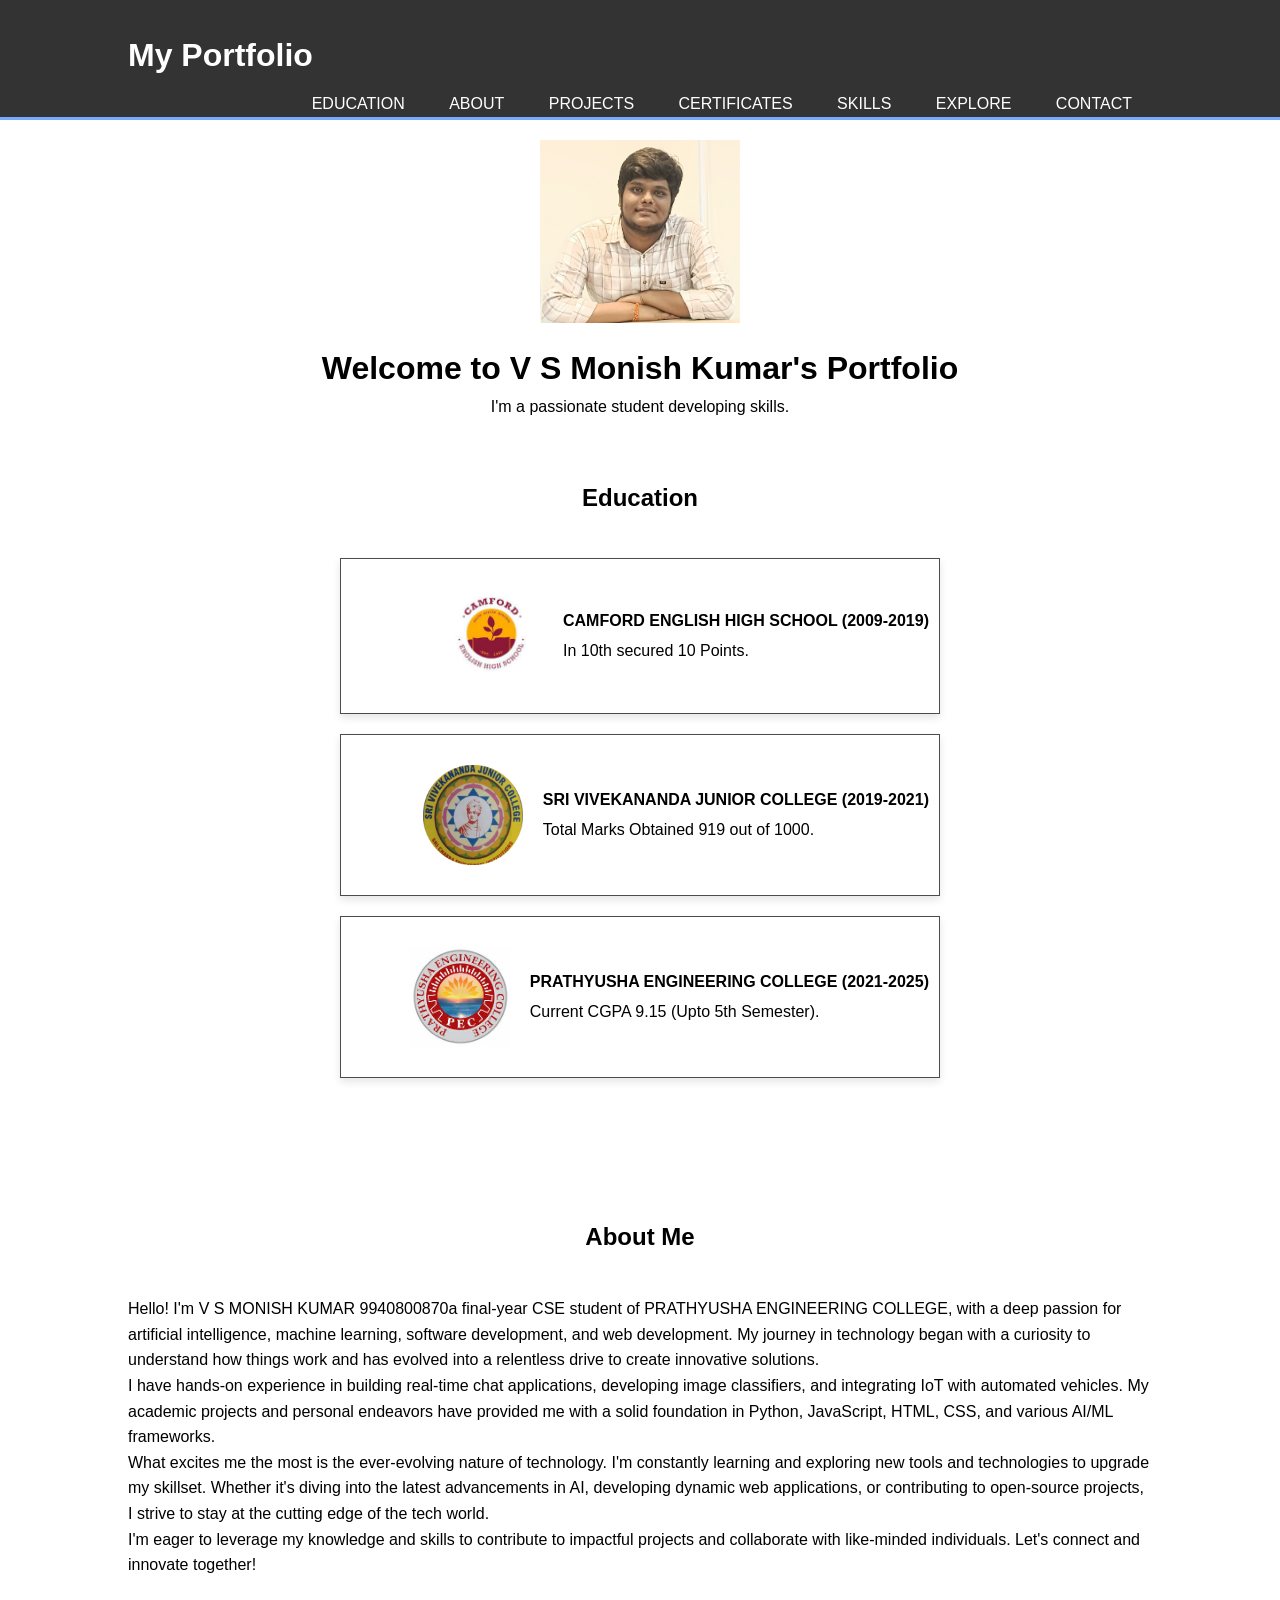
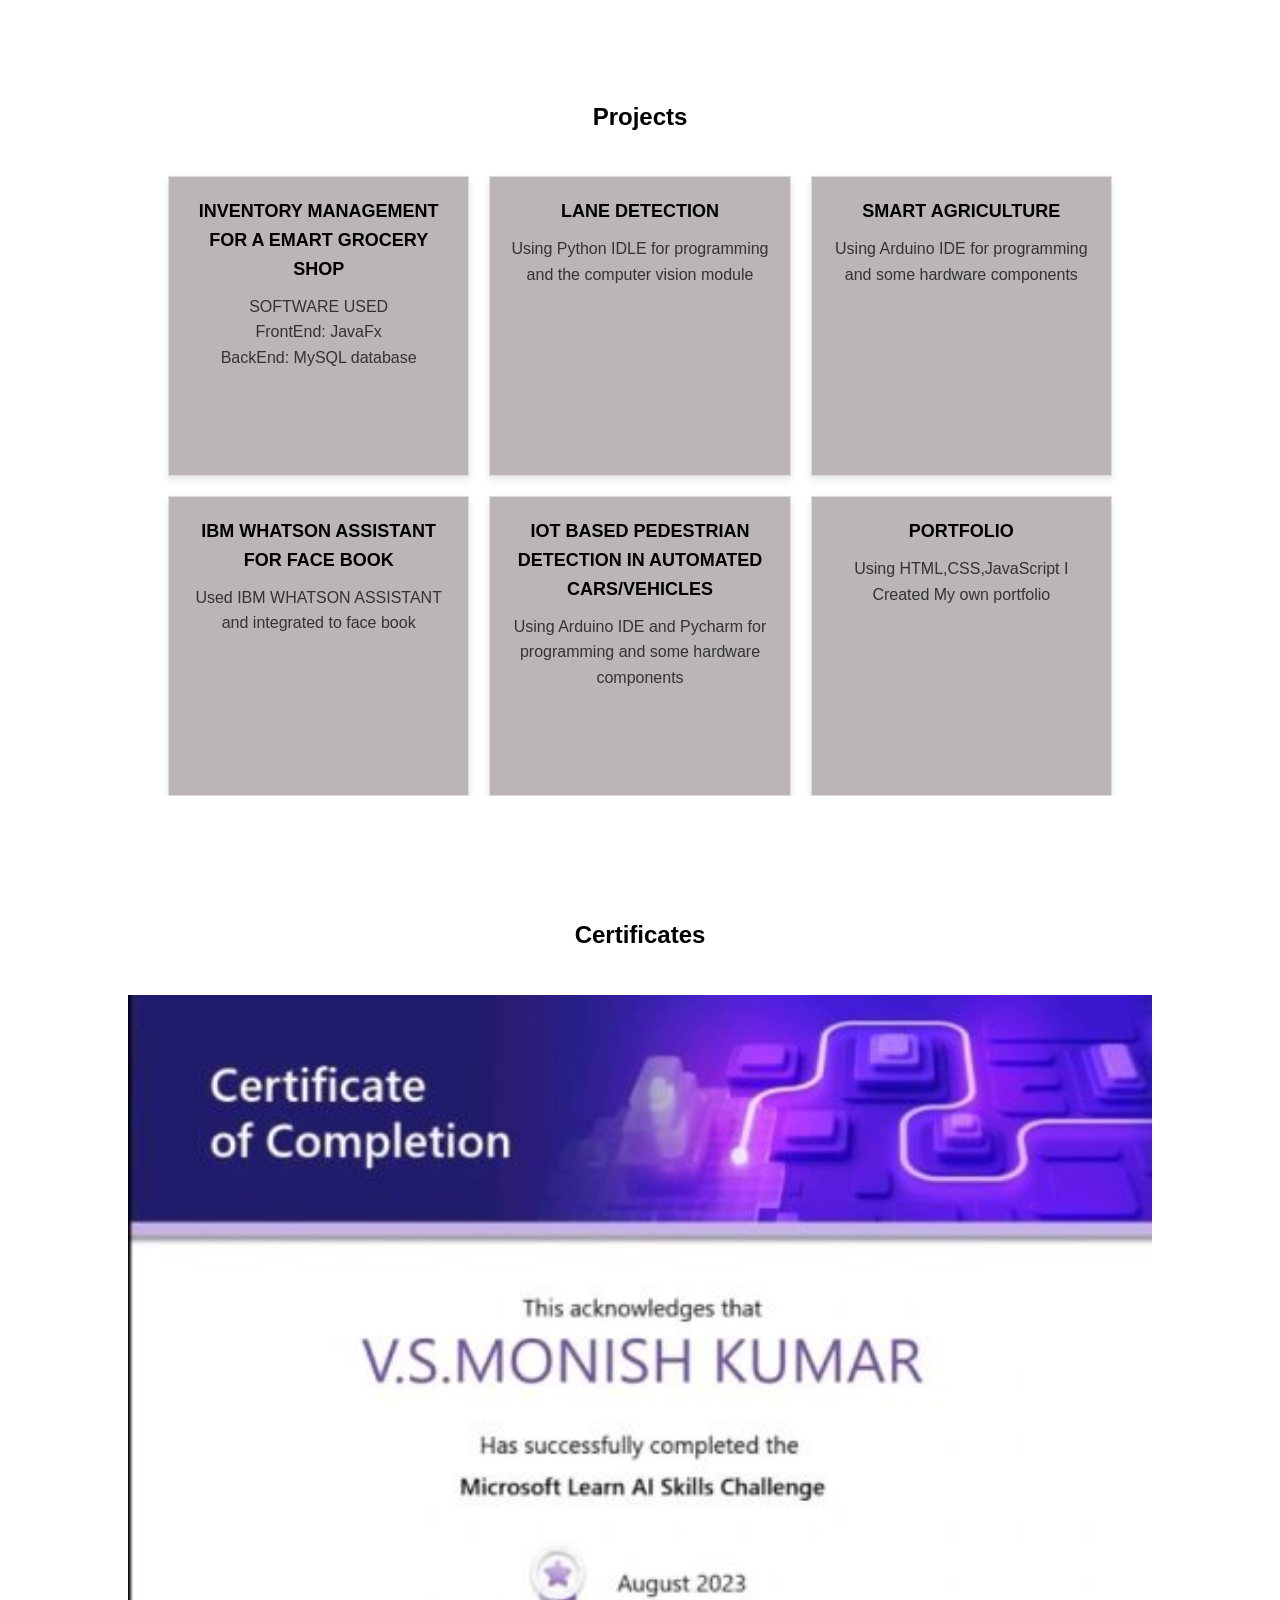
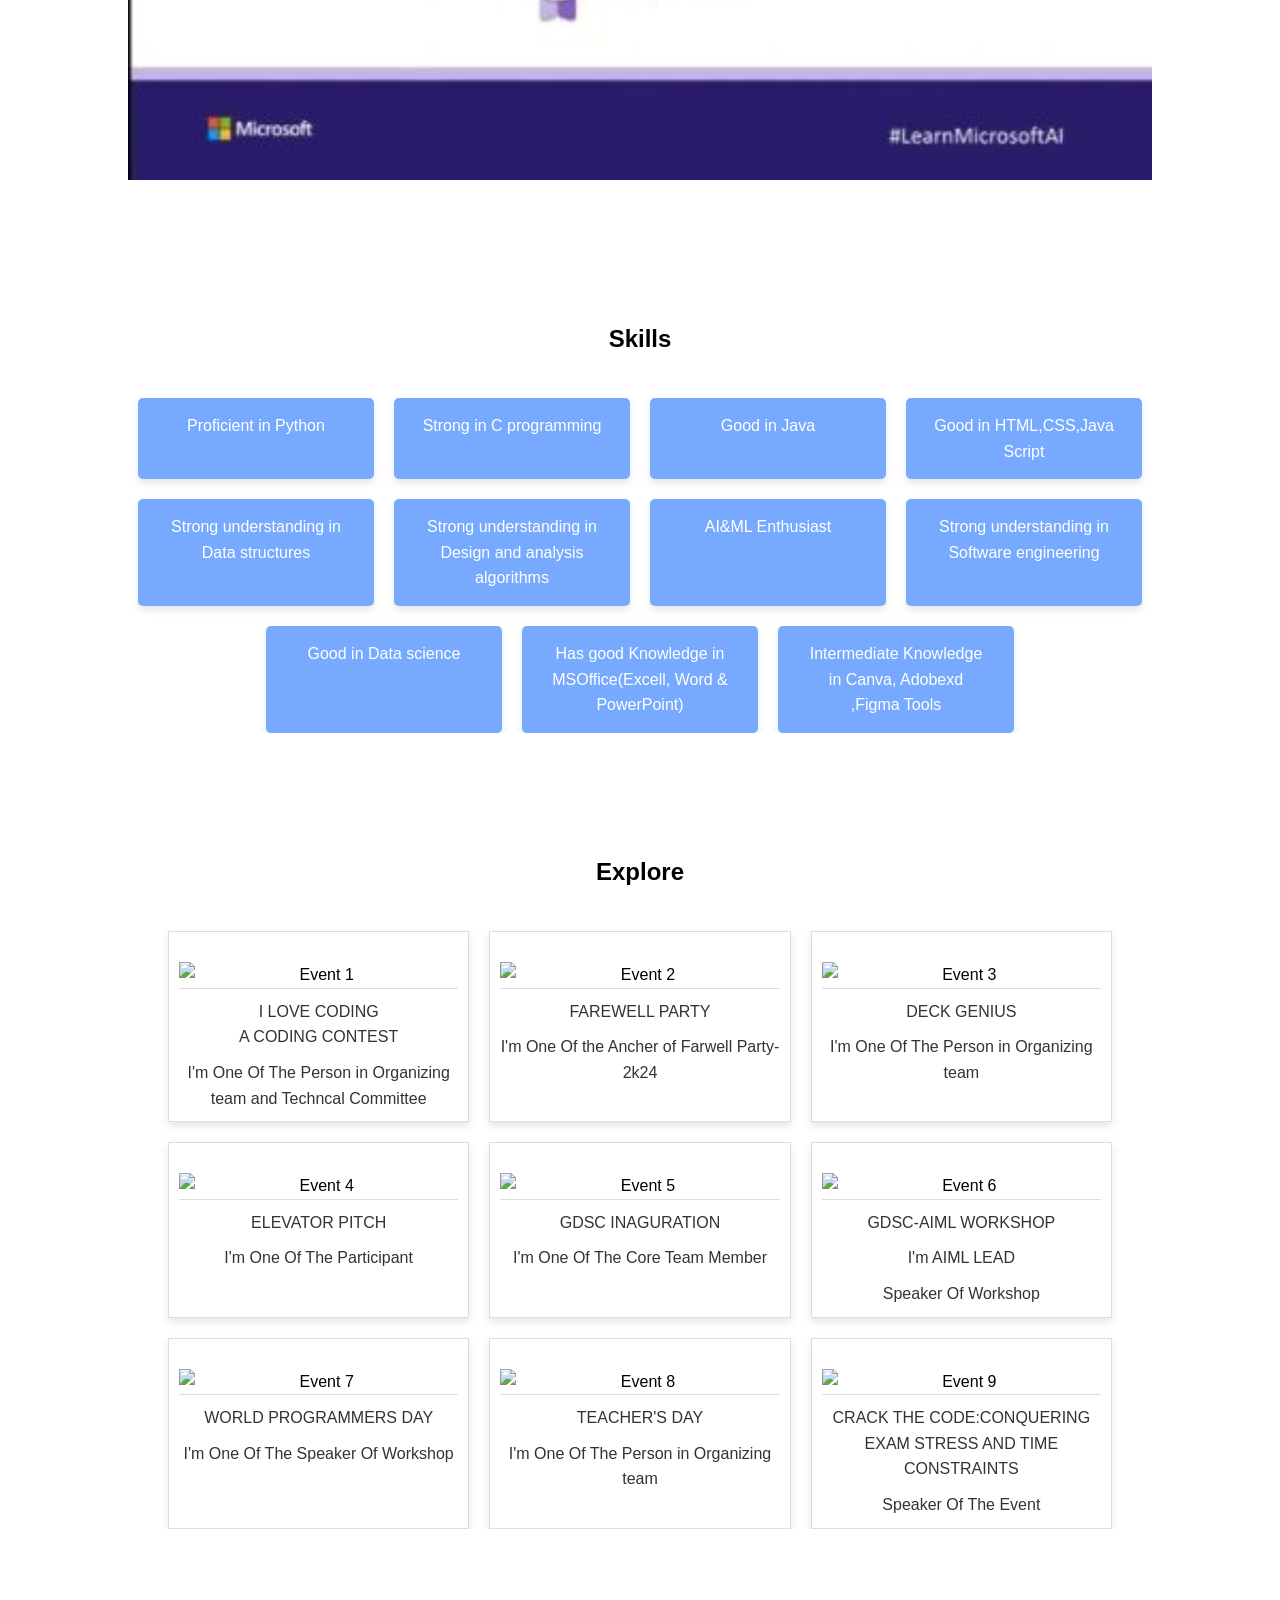
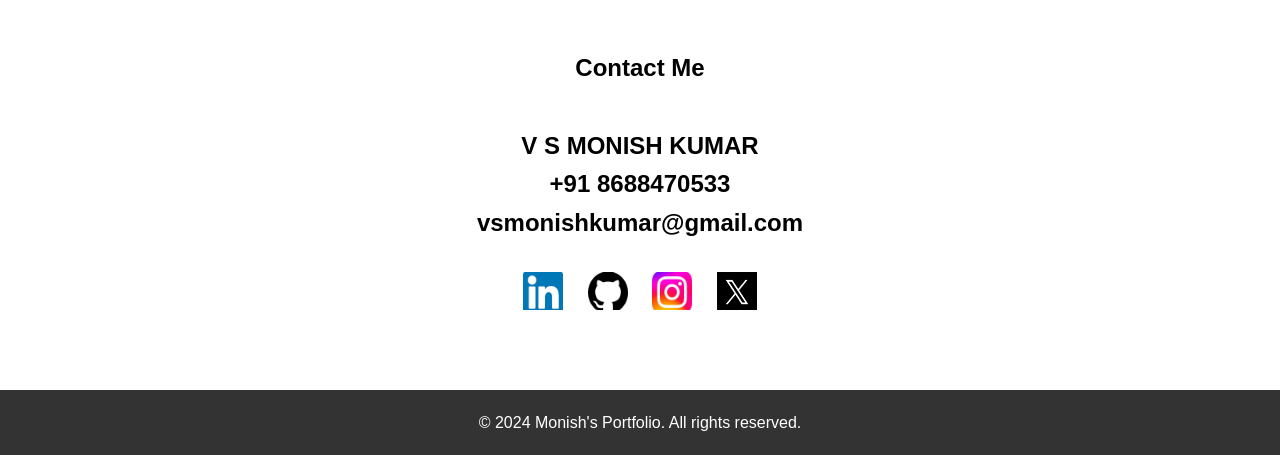
==== PORTFOLIO/index.html @ 0696b97c "Add files via upload" ====
<!DOCTYPE html>
<html lang="en">
<head>
    <meta charset="UTF-8">
    <meta name="viewport" content="width=device-width, initial-scale=1.0">
    <title>V S MONISH KUMAR Portfolio</title>
    <link rel="stylesheet" href="main.css">
</head>
<body>
    <header>
        <div class="container">
            <h1 class="logo">My Portfolio</h1>
            <nav>
                <ul>
                    <li><a href="#education">Education</a></li>
                    <li><a href="#about">About</a></li>
                    <li><a href="#projects">Projects</a></li>
                    <li><a href="#certificates">Certificates</a></li>
                    <li><a href="#skills">Skills</a></li>
                    <li><a href="#explore">Explore</a></li>
                    <li><a href="#contact">Contact</a></li>
                </ul>
            </nav>
        </div>
    </header>
    
    <img src="monish.jpg" alt="V S MONISH KUMAR" style="animation: float 6s ease-in-out infinite;">
    <h1>Welcome to V S Monish Kumar's Portfolio</h1>
    <p style="text-align: center;">I'm a passionate student developing skills.</p>

    <section id="education" class="section">
        <h2>Education</h2>
        
        <div class="education-item">
            <img src="school.jpeg" alt="School Logo" style="animation: float 6s ease-in-out infinite;">
            <div>
                <p><strong>CAMFORD ENGLISH HIGH SCHOOL (2009-2019)</strong></p>
                <p>In 10th secured 10 Points.</p>
            </div>
        </div>

        <div class="education-item">
            <img src="INTER.jpg" alt="Intermediate College Logo" style="animation: float 6s ease-in-out infinite;">
            <div>
                <p><strong>SRI VIVEKANANDA JUNIOR COLLEGE (2019-2021)</strong></p>
                <p>Total Marks Obtained 919 out of 1000.</p>
            </div>
        </div>

        <div class="education-item">
            <img src="PEC.jpeg" alt="Engineering College Logo" style="animation: float 6s ease-in-out infinite;">
            <div>
                <p><strong>PRATHYUSHA ENGINEERING COLLEGE (2021-2025)</strong></p>
                <p>Current CGPA 9.15 (Upto 5th Semester).</p>
            </div>
        </div>
    </section>

    <section id="about" class="section">
        <div class="container">
            <h2>About Me</h2>
            <p>Hello! I'm V S MONISH KUMAR 9940800870a final-year CSE student of PRATHYUSHA ENGINEERING COLLEGE, with a deep passion for artificial intelligence, machine learning, software development, and web development. My journey in technology began with a curiosity to understand how things work and has evolved into a relentless drive to create innovative solutions.</p>
            <p>I have hands-on experience in building real-time chat applications, developing image classifiers, and integrating IoT with automated vehicles. My academic projects and personal endeavors have provided me with a solid foundation in Python, JavaScript, HTML, CSS, and various AI/ML frameworks.</p>
            <p>What excites me the most is the ever-evolving nature of technology. I'm constantly learning and exploring new tools and technologies to upgrade my skillset. Whether it's diving into the latest advancements in AI, developing dynamic web applications, or contributing to open-source projects, I strive to stay at the cutting edge of the tech world.</p>
            <p>I'm eager to leverage my knowledge and skills to contribute to impactful projects and collaborate with like-minded individuals. Let's connect and innovate together!</p>
        </div>
    </section>

    <section id="projects" class="section">
        <div class="container">
            <h2>Projects</h2>
            <div class="project-grid">
                <div class="project">
                    <h3>INVENTORY MANAGEMENT FOR A EMART GROCERY SHOP</h3>
                    <p>SOFTWARE USED<br>FrontEnd: JavaFx<br>BackEnd: MySQL database</p>
                </div>
                <div class="project">
                    <h3>LANE DETECTION</h3>
                    <p>Using Python IDLE for programming and the computer vision module</p>
                </div>
                <div class="project">
                    <h3>SMART AGRICULTURE</h3>
                    <p>Using Arduino IDE for programming and some hardware components</p>
                </div>
                <div class="project">
                    <h3>IBM WHATSON ASSISTANT FOR FACE BOOK</h3>
                    <p>Used IBM WHATSON ASSISTANT and integrated to face book</p>
                </div>
                <div class="project">
                    <h3>IOT BASED PEDESTRIAN DETECTION IN AUTOMATED CARS/VEHICLES</h3>
                    <p>Using Arduino IDE and Pycharm for programming and some hardware components</p>
                </div>
                <div class="project">
                    <h3>PORTFOLIO</h3>
                    <p>Using HTML,CSS,JavaScript I Created My own portfolio</p>
                </div>

                <!-- Add more projects as needed -->
            </div>
        </div>
    </section>

    <section id="certificates" class="section">
        <div class="container">
            <h2>Certificates</h2>
            <div class="slideshow-container">
                <div class="mySlides fade">
                    <img src="cir1.jpeg" style="width:100%">
                </div>
                <div class="mySlides fade">
                    <img src="cir2.jpeg" style="width:100%">
                </div>
                <div class="mySlides fade">
                    <img src="cir3.jpeg" style="width:100%">
                </div>
                <div class="mySlides fade">
                    <img src="cir4.jpeg" style="width:100%">
                </div>
                <div class="mySlides fade">
                    <img src="cir5.jpeg" style="width:100%">
                </div>
                <div class="mySlides fade">
                    <img src="cir6.jpeg" style="width:100%">
                </div>
                <div class="mySlides fade">
                    <img src="cir7.jpeg" style="width:100%">
                </div>
                <div class="mySlides fade">
                    <img src="cir8.jpeg" style="width:100%">
                </div>
                <div class="mySlides fade">
                    <img src="cir9.jpeg" style="width:100%">
                </div>
                <div class="mySlides fade">
                    <img src="cir10.jpeg" style="width:100%">
                </div>
                <div class="mySlides fade">
                    <img src="cir11.jpeg" style="width:100%">
                </div>
                <div class="mySlides fade">
                    <img src="cir12.jpeg" style="width:100%">
                </div>
                <div class="mySlides fade">
                    <img src="cir13.jpeg" style="width:100%">
                </div>
                <div class="mySlides fade">
                    <img src="cir14.jpeg" style="width:100%">
                </div>
                <div class="mySlides fade">
                    <img src="cir15.jpeg" style="width:100%">
                </div>
                <!-- Add more slides as needed -->
            </div>
        </div>
    </section>


    <section id="skills" class="section">
        <div class="container">
            <h2>Skills</h2>
            <ul>
                <li>Proficient in Python</li>
                <li>Strong in C programming</li>
                <li>Good in Java</li>
                <li>Good in HTML,CSS,Java Script</li>
                <li>Strong understanding in Data structures</li>
                <li>Strong understanding in Design and analysis algorithms</li>
                <li>AI&ML Enthusiast</li>
                <li>Strong understanding in Software engineering</li>
                <li>Good in Data science</li>
                <li>Has good Knowledge in MSOffice(Excell, Word & PowerPoint)</li>
                <li>Intermediate Knowledge in Canva, Adobexd ,Figma Tools</li>
                <!-- Add more skills as needed -->
            </ul>
        </div>
    </section>

    <section id="explore" class="section">
        <div class="container">
            <h2>Explore</h2>
            <div class="explore-grid">
                <div class="explore-item">
                    <img src="event1.jpg" alt="Event 1">
                    <p>I LOVE CODING<br>A CODING CONTEST</p>
                    <P>I'm One Of The Person in Organizing team and Techncal Committee</P>
                </div>
                <div class="explore-item">
                    <img src="event2.jpg" alt="Event 2">
                    <p>FAREWELL PARTY</p>
                    <P>I'm One Of the Ancher of Farwell Party-2k24</P>
                </div>
                <div class="explore-item">
                    <img src="event3.jpg" alt="Event 3">
                    <p>DECK GENIUS</p>
                    <P>I'm One Of The Person in Organizing team</P>
                </div>
                <div class="explore-item">
                    <img src="event4.jpg" alt="Event 4">
                    <p>ELEVATOR PITCH</p>
                    <P>I'm One Of The Participant</P>
                </div>
                <div class="explore-item">
                    <img src="event5.jpg" alt="Event 5">
                    <p>GDSC INAGURATION</p>
                    <P>I'm One Of The Core Team Member</P>
                </div>
                <div class="explore-item">
                    <img src="event6.jpg" alt="Event 6">
                    <p>GDSC-AIML WORKSHOP</p>
                    <P>I'm AIML LEAD</P>
                    <P>Speaker Of Workshop</P>
                </div>
                <div class="explore-item">
                    <img src="event7.jpg" alt="Event 7">
                    <p>WORLD PROGRAMMERS DAY</p>
                    <P>I'm One Of The Speaker Of Workshop</P>
                </div>
                <div class="explore-item">
                    <img src="event8.jpg" alt="Event 8">
                    <p>TEACHER'S DAY</p>
                    <P>I'm One Of The Person in Organizing team</P>
                </div>
                <div class="explore-item">
                    <img src="event9.jpg" alt="Event 9">
                    <p>CRACK THE CODE:CONQUERING EXAM STRESS AND TIME CONSTRAINTS</p>
                    <P>Speaker Of The Event</P>
                </div>
                <!-- Add more events as needed -->
            </div>
        </div>
    </section>

    <section id="contact" class="section">
        <div class="container">
            <h2>Contact Me</h2>
            <h1>V S MONISH KUMAR</h1>
            <h1>+91 8688470533</h1>
            <h1>vsmonishkumar@gmail.com</h1>
            <ul class="contact-links">
                <li>
                    <a href="https://www.linkedin.com/in/v-s-monish-kumar-6bb599282?utm_source=share&utm_campaign=share_via&utm_content=profile&utm_medium=android_app" target="_blank">
                        <img src="LINKED IN.png" alt="LinkedIn">
                    </a>
                </li>
                <li>
                    <a href="https://github.com/VSMONISHKUMAR" target="_blank">
                        <img src="GITHUB.png" alt="GitHub">
                    </a>
                </li>
                <li>
                    <a href="https://www.instagram.com/monish_kumar_24?igsh=MXJ6ZXBoMGpvejQ0NA==" target="_blank">
                        <img src="INSTAGRAM.jpeg" alt="Instagram">
                    </a>
                </li>
                <li>
                    <a href="https://x.com/vsmonishkumar?t=qFRytAX8oqyGWo0waNPyeA&s=08" target="_blank">
                        <img src="TWITER.png" alt="XPlatform">
                    </a>
                </li>
            </ul>
        </div>
    </section>

    

    <footer>
        <div class="container">
            <p>&copy; 2024 Monish's Portfolio. All rights reserved.</p>
        </div>
    </footer>

    <script src="main.js"></script>
</body>
</html>
---- PORTFOLIO/main.css ----
* {
    margin: 0;
    padding: 0;
    box-sizing: border-box;
}

body {
    font-family: 'Arial', sans-serif;
    line-height: 1.6;
}

.container {
    width: 80%;
    margin: auto;
    overflow: hidden;
}

header {
    background: #333;
    color: #fff;
    padding-top: 30px;
    min-height: 70px;
    border-bottom: #77aaff 3px solid;
}

header a {
    color: #fff;
    text-decoration: none;
    text-transform: uppercase;
    font-size: 16px;
}

header ul {
    padding: 0;
    list-style: none;
}

header li {
    display: inline;
    padding: 0 20px 0 20px;
}

header .logo {
    float: left;
}

header nav {
    float: right;
    margin-top: 10px;
}

#hero {
    background: url('hero-bg.jpg') no-repeat center center/cover;
    color: #fff;
    height: 100vh;
    text-align: center;
    display: flex;
    justify-content: center;
    align-items: center;
    flex-direction: column;
}

#hero h1 {
    font-size: 50px;
    margin-bottom: 20px;
}

#hero p {
    font-size: 24px;
}

.section {
    padding: 60px 0;
}

.section h2 {
    text-align: center;
    margin-bottom: 40px;
}

/* Existing styles omitted for brevity */

#projects {
    padding: 60px 0;
    background-color: #FFFFFF;
}

#projects h2 {
    text-align: center;
    margin-bottom: 40px;
}

.project-grid {
    display: flex;
    flex-wrap: wrap;
    gap: 20px;
    justify-content: center;
    padding: 0;
}

.project {
    background: #bbb5b5;
    padding: 20px;
    border: 1px solid #ddd;
    width: calc(33.333% - 40px); /* Adjust width for 3 items per row */
    box-sizing: border-box;
    height: 300px; /* Set a fixed height for consistency */
    display: flex;
    flex-direction: column;
    justify-content: space-between;
    box-shadow: 0 4px 8px rgba(0, 0, 0, 0.1);
    text-align: center;
}

.project h3 {
    margin-bottom: 10px;
    font-size: 18px;
}

.project p {
    flex-grow: 1;
    margin-bottom: 10px;
    font-size: 16px;
    color: #333;
}

.project a {
    color: #333;
    text-decoration: none;
    font-weight: bold;
}

@media (max-width: 1024px) {
    .project {
        width: calc(50% - 20px); /* Adjust width for 2 items per row on medium screens */
    }
}

@media (max-width: 768px) {
    .project {
        width: calc(100% - 20px); /* Adjust width for 1 item per row on small screens */
    }
}

#explore {
    padding: 60px 0;
    background-color: #FFFFFF;
}

#explore h2 {
    text-align: center;
    margin-bottom: 40px;
}

.explore-grid {
    display: flex;
    flex-wrap: wrap;
    gap: 20px;
    justify-content: center;
    padding: 0;
}

.explore-item {
    background: #fff;
    padding: 10px;
    border: 1px solid #ddd;
    width: calc(33.333% - 40px); /* Adjust width as needed */
    box-sizing: border-box;
    box-shadow: 0 4px 8px rgba(0, 0, 0, 0.1);
    text-align: center;
    transition: transform 0.3s, box-shadow 0.3s;
}

.explore-item img {
    width: 100%;
    height: auto;
    border-bottom: 1px solid #ddd;
    margin-bottom: 10px;
    transition: transform 0.3s;
}

.explore-item p {
    font-size: 16px;
    color: #333;
    margin: 10px 0 0;
}

.explore-item:hover {
    transform: scale(1.05);
    box-shadow: 0 6px 12px rgba(0, 0, 0, 0.2);
}

.explore-item img:hover {
    transform: scale(1.1);
}

@media (max-width: 1024px) {
    .explore-item {
        width: calc(50% - 20px); /* Adjust width for 2 items per row on medium screens */
    }
}

@media (max-width: 768px) {
    .explore-item {
        width: calc(100% - 20px); /* Adjust width for 1 item per row on small screens */
    }
}

#skills {
    padding: 60px 0;
    background-color: #FFFFFF;
}

#skills h2 {
    text-align: center;
    margin-bottom: 40px;
}

#skills ul {
    list-style: none;
    display: flex;
    flex-wrap: wrap;
    gap: 20px;
    justify-content: center;
    padding: 0;
}

#skills li {
    background: #77aaff;
    color: #fff;
    padding: 15px 25px;
    border-radius: 5px;
    box-shadow: 0 4px 8px rgba(0, 0, 0, 0.1);
    width: calc(25% - 20px); /* Adjust width as needed */
    text-align: center;
    font-size: 16px;
    box-sizing: border-box;
}

@media (max-width: 768px) {
    #skills li {
        width: calc(50% - 20px); /* Adjust for smaller screens */
    }
}

@media (max-width: 480px) {
    #skills li {
        width: calc(100% - 20px); /* Adjust for very small screens */
    }
}

form {
    max-width: 600px;
    margin: auto;
    padding: 20px;
    background: #f4f4f4;
    border: 1px solid #ddd;
}

form label {
    display: block;
    margin: 10px 0 5px;
}

form input,
form textarea {
    width: 100%;
    padding: 10px;
    margin-bottom: 20px;
    border: 1px solid #ccc;
}

form button {
    display: block;
    width: 100%;
    padding: 10px;
    background: #333;
    color: #fff;
    border: none;
    cursor: pointer;
}

footer {
    background: #333;
    color: #fff;
    text-align: center;
    padding: 20px;
    margin-top: 20px;
}
.contact-links {
    list-style: none;
    text-align: center;
    padding: 0;
}

.contact-links li {
    display: inline-block;
    margin: 10px;
}

.contact-links a {
    display: inline-block;
    width: 40px;
    height: 40px;
}

.contact-links img {
    width: 100%;
    height: 100%;
    transition: transform 0.3s;
}

.contact-links img:hover {
    transform: scale(1.1);
}

h1 {
    text-align: center;
}

img {
    width: 200px; 
    height: auto; 
    display: block;
    margin: 20px auto; 
}

.education-item {
    display: flex;
    align-items: center;
    border: 1px solid #504b4b; 
    padding: 10px;
    margin: 20px auto; 
    width: 100%;
    max-width: 600px;
    box-shadow: 0 4px 8px rgba(0, 0, 0, 0.1); 
    background-color: #fff; 
}

.education-item img {
    width: 100px; 
    height: auto; 
    margin-right: 20px; 
}

.education-item p {
    text-align: left;
    margin: 0;
}

.education-item p strong {
    display: block;
    margin-bottom: 5px;
}
@keyframes float {
    0%, 100% {
        transform: scale(1);
    }
    50% {
        transform: scale(1.1);
    }
}
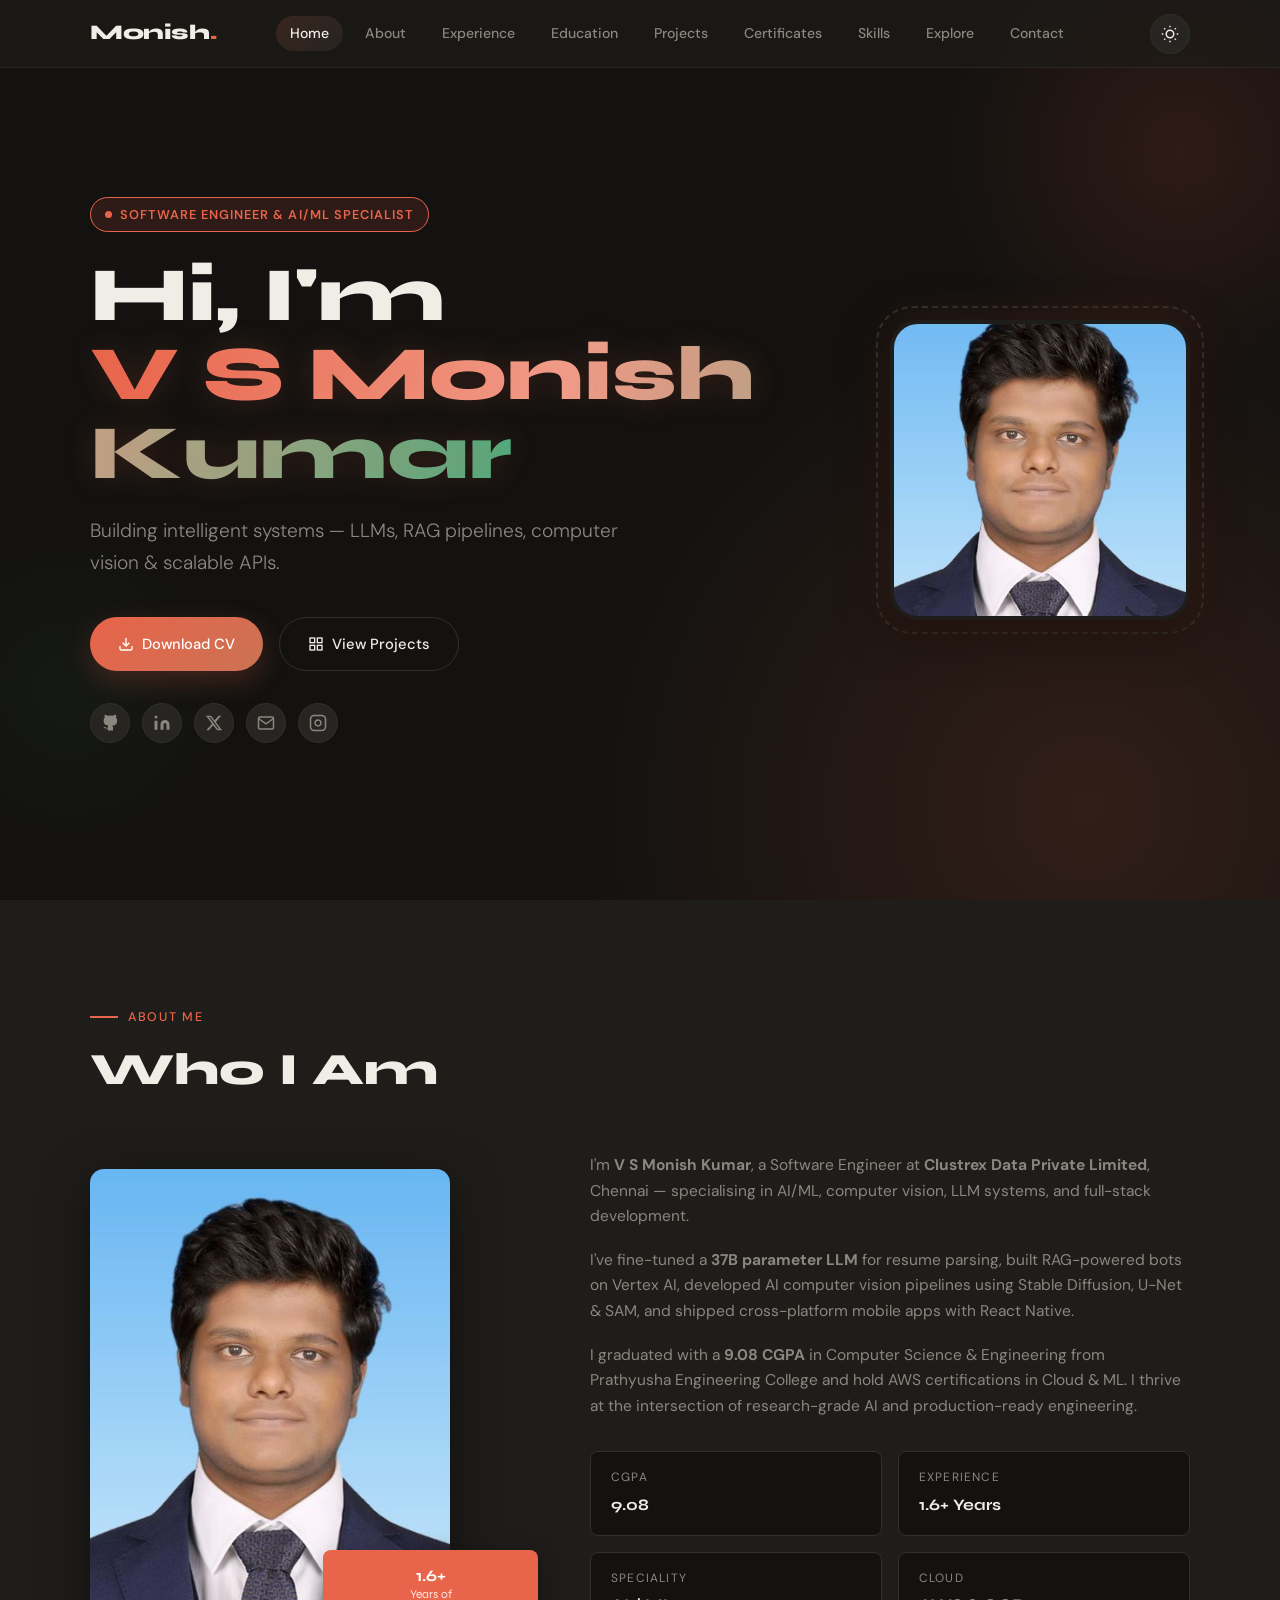
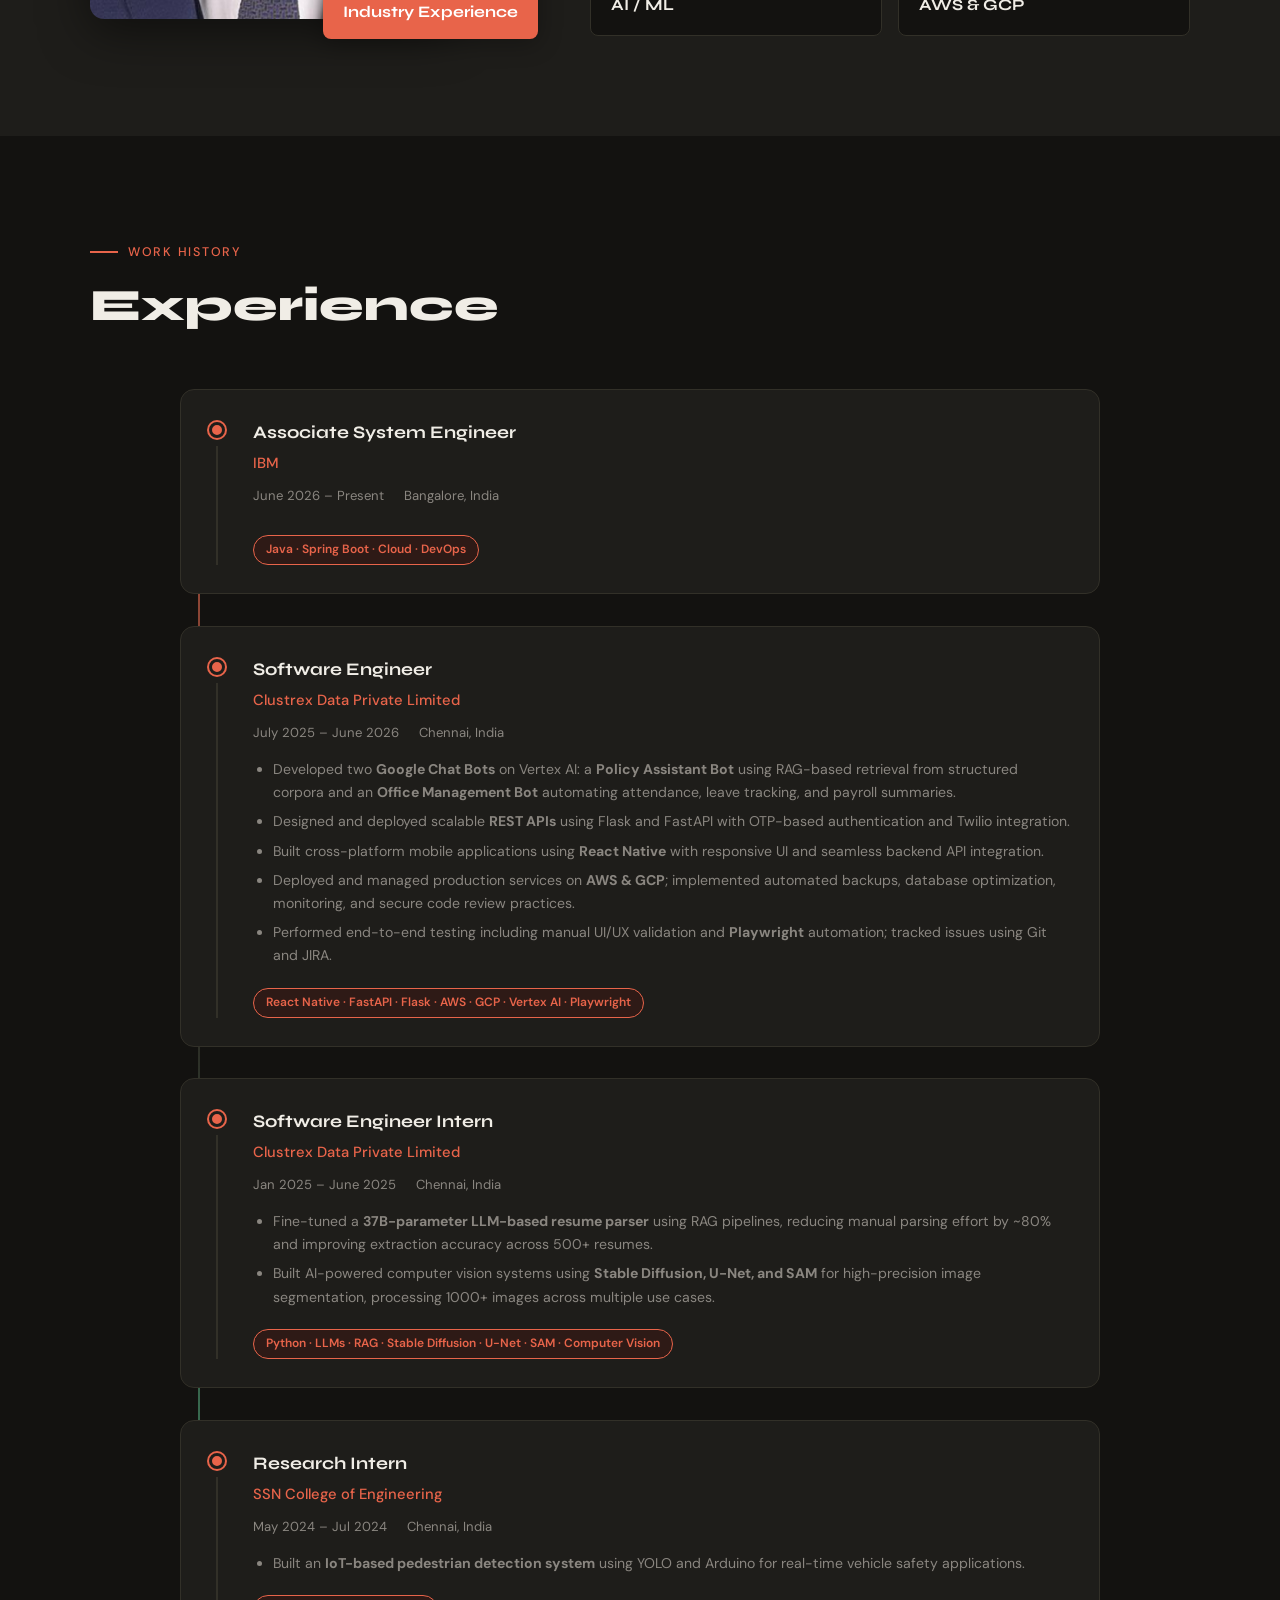
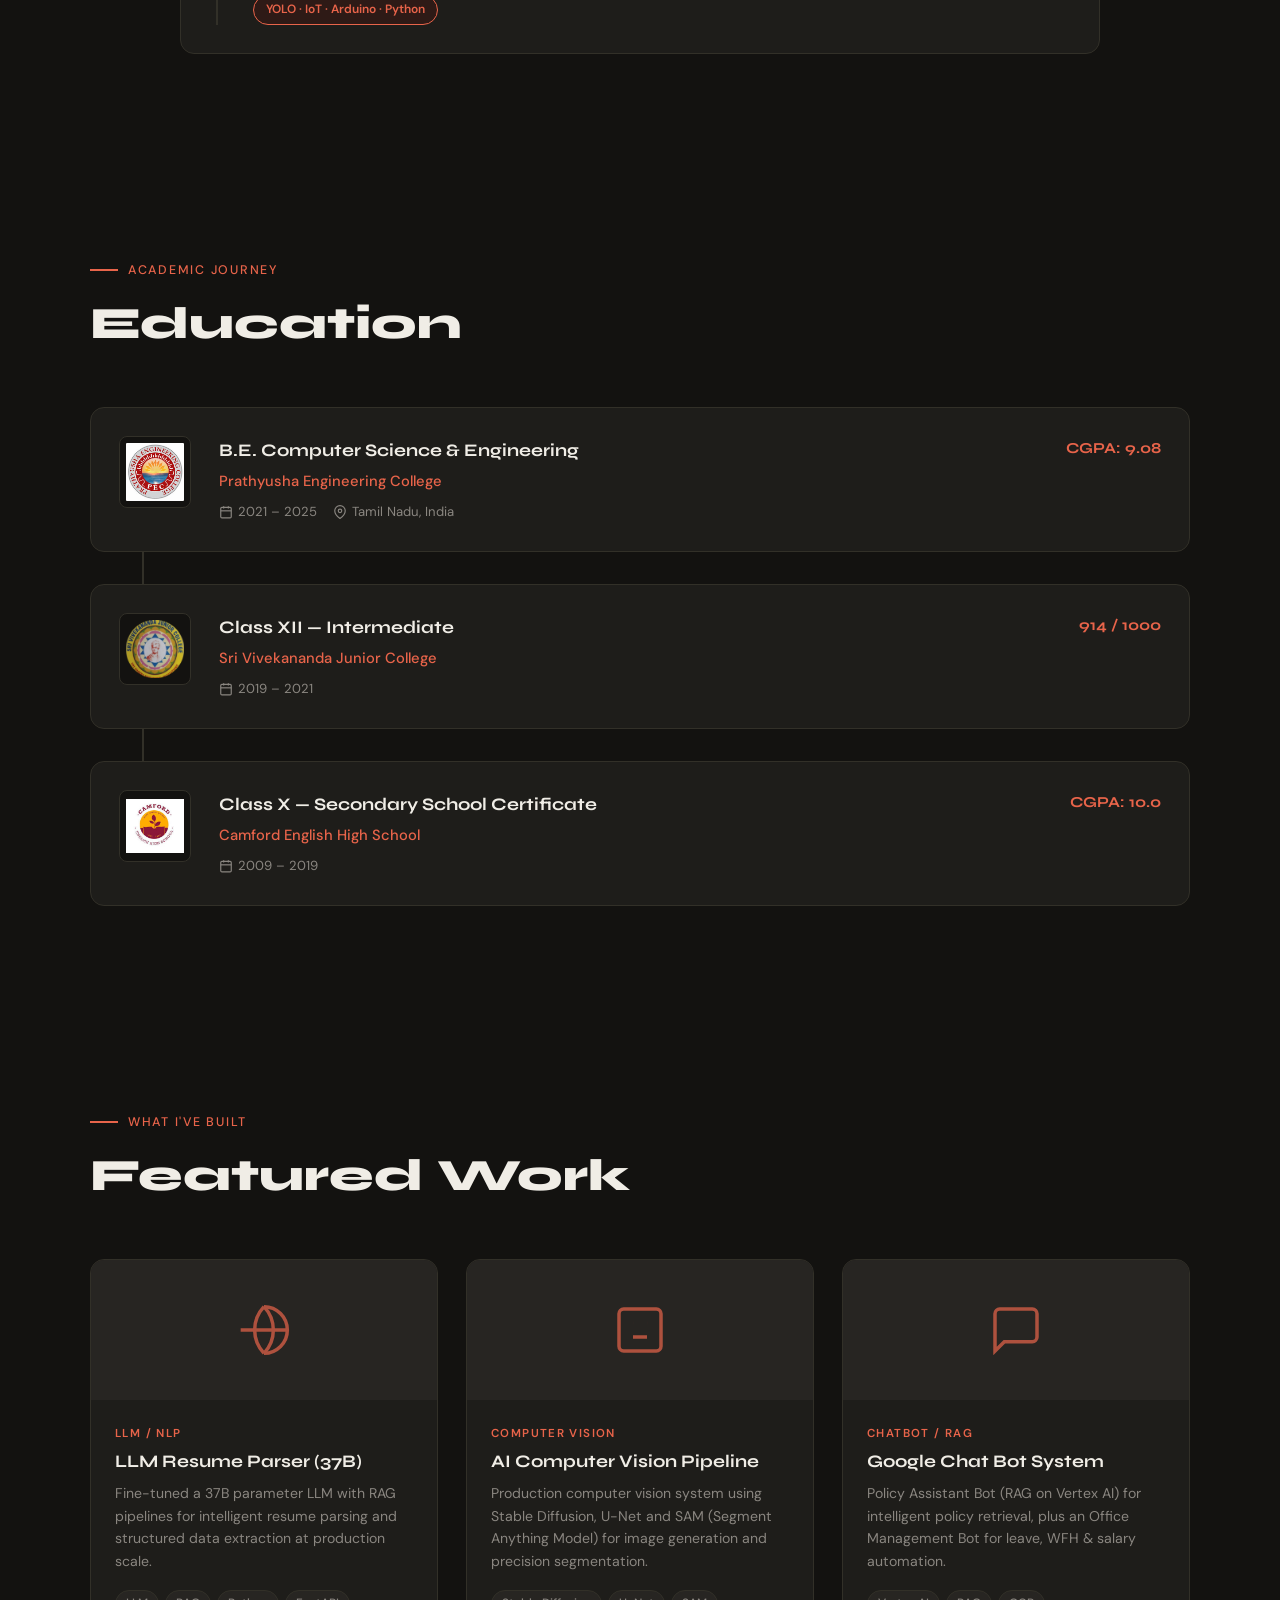
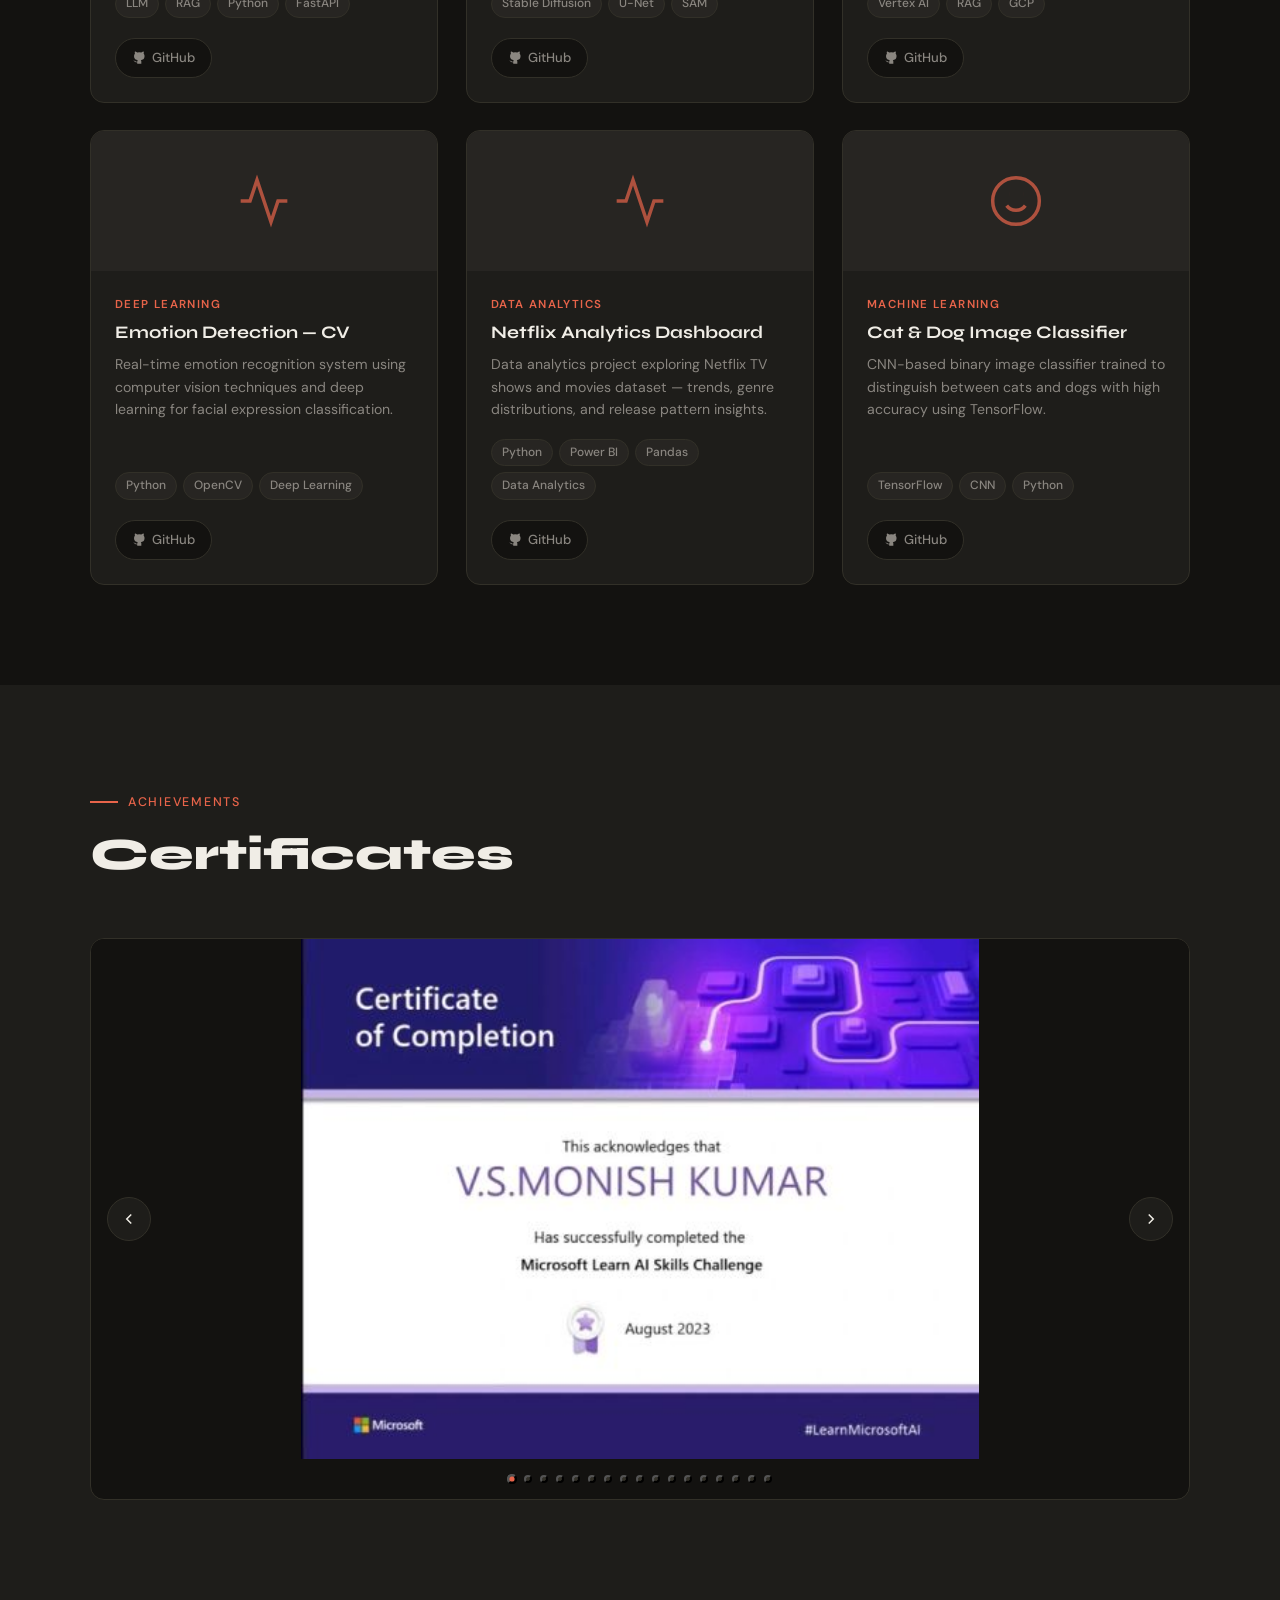
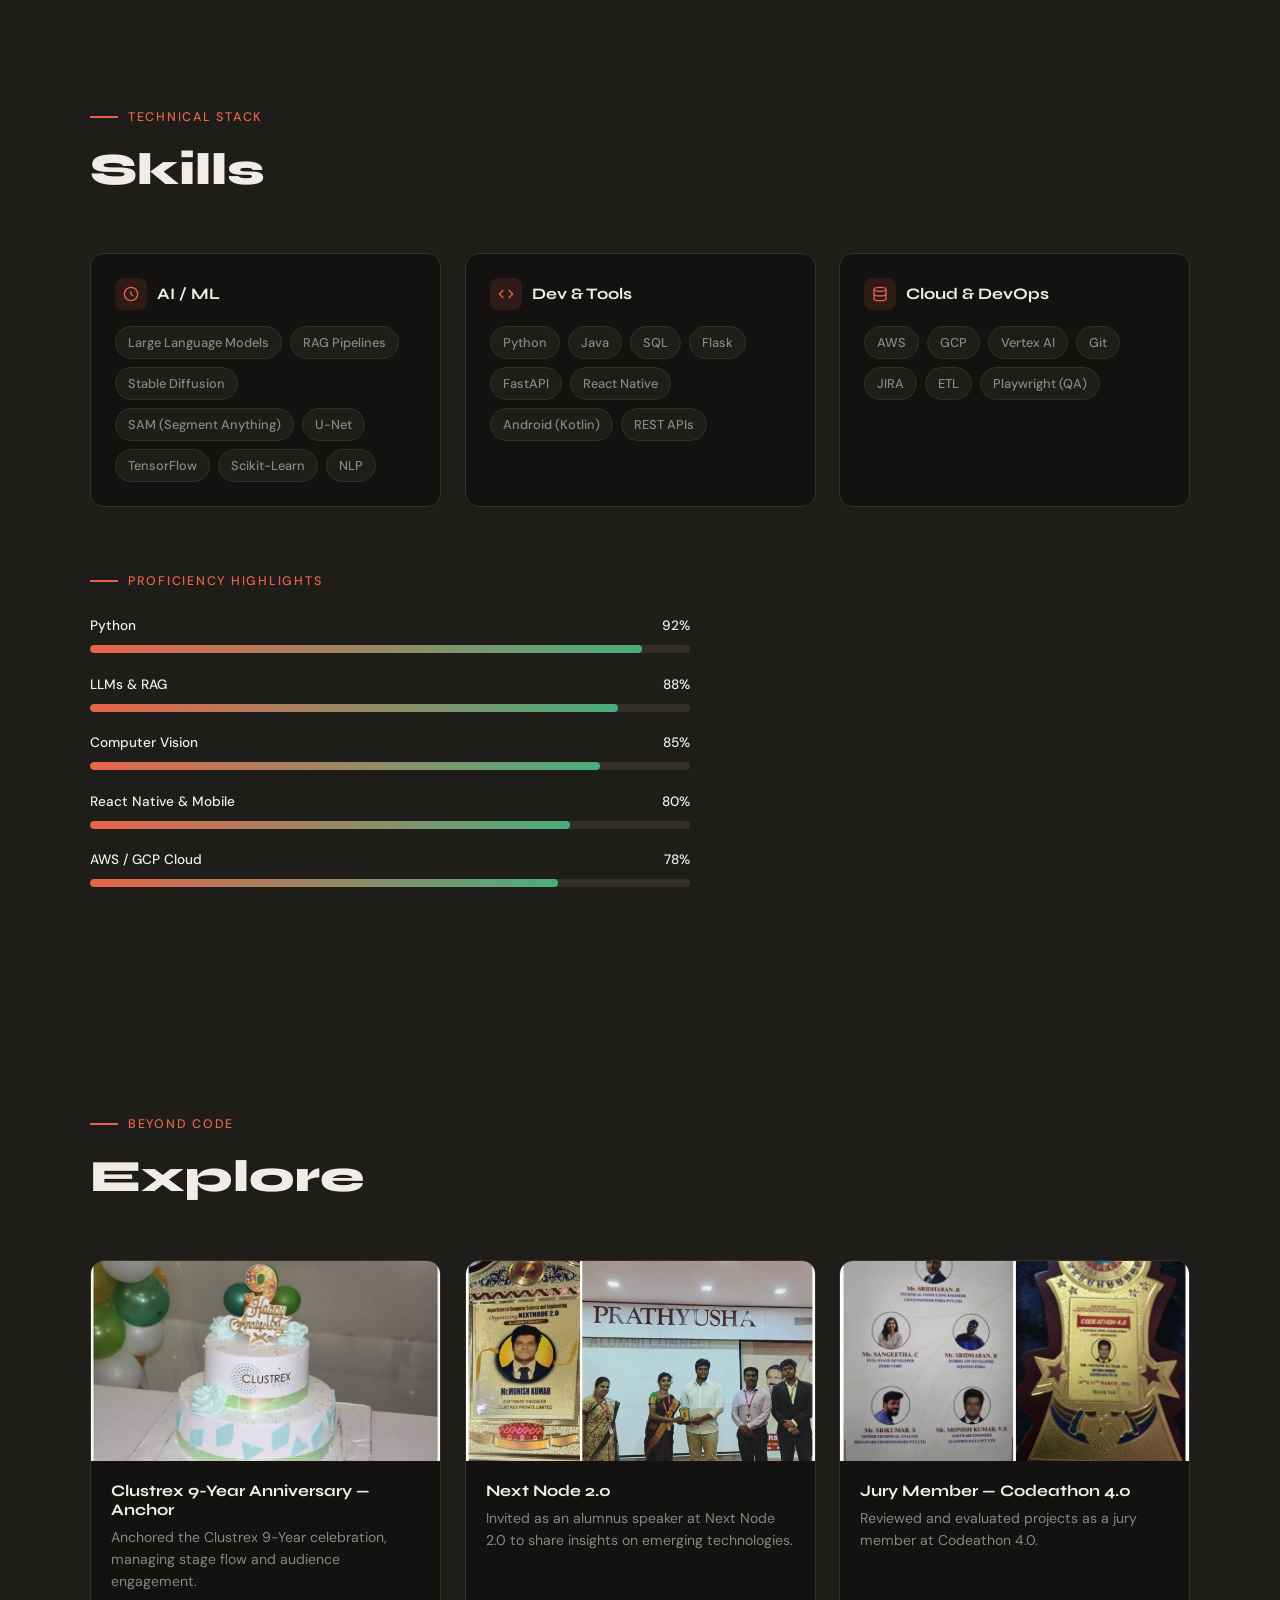
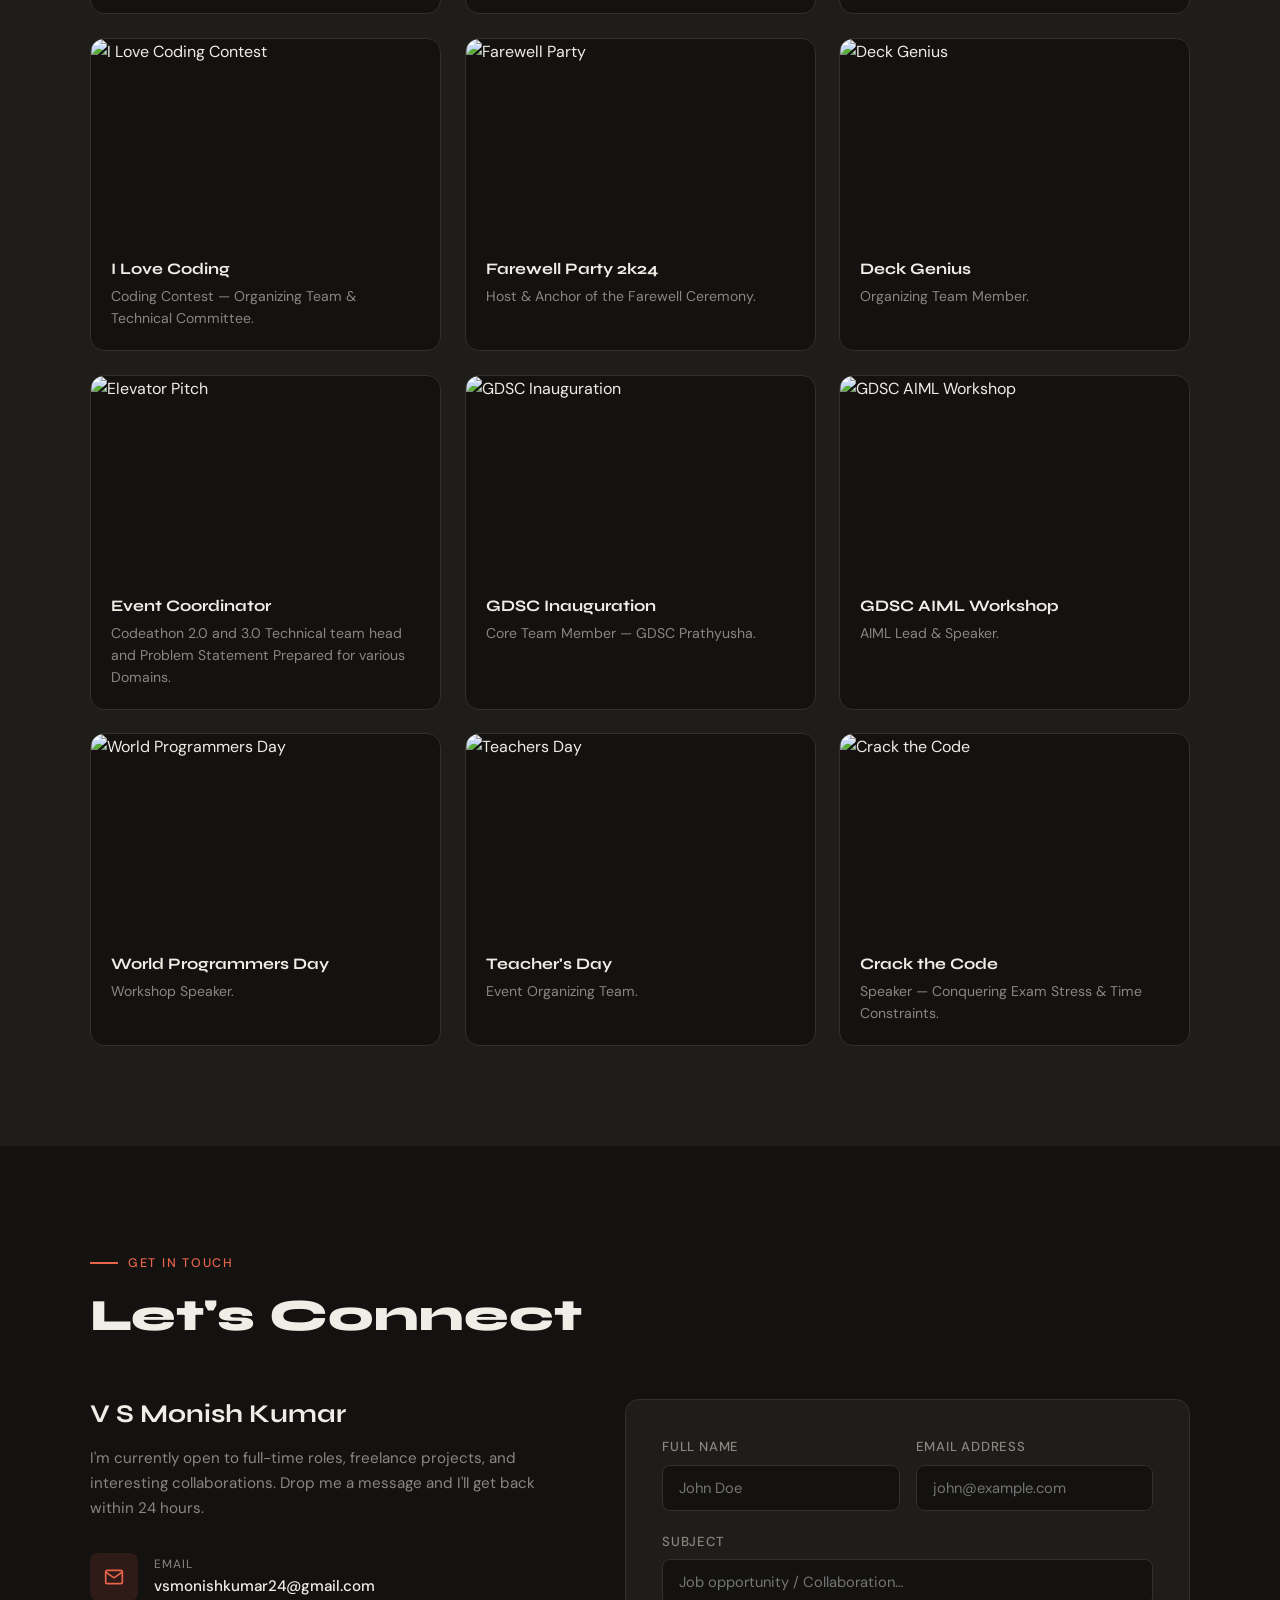
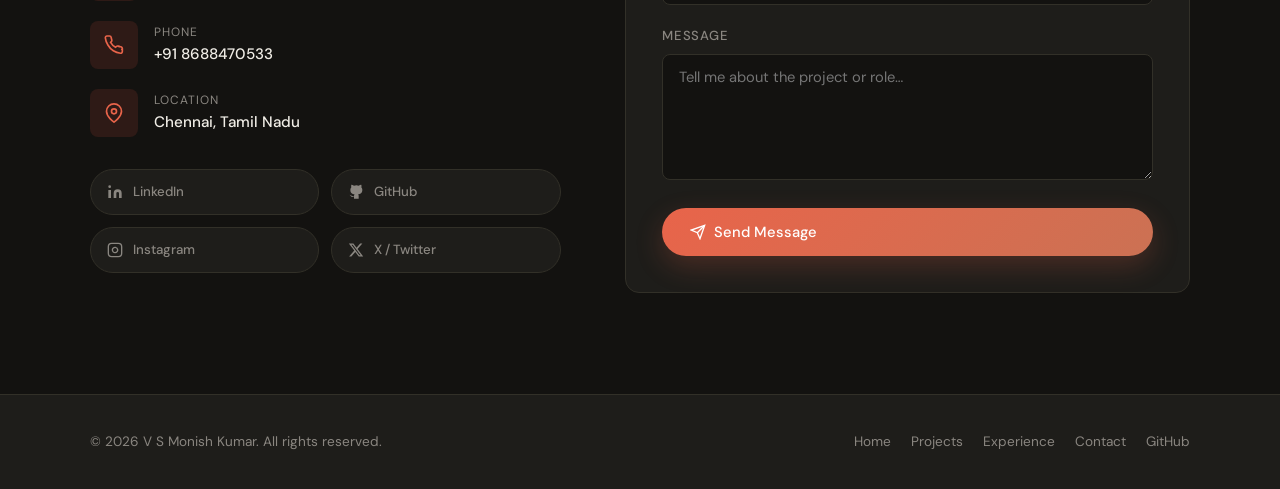
==== commit b768f852: "UI change" ====
--- a/PORTFOLIO/index.html
+++ b/PORTFOLIO/index.html
@@ -1,274 +1,1892 @@
-<!DOCTYPE html>
-<html lang="en">
-<head>
-    <meta charset="UTF-8">
-    <meta name="viewport" content="width=device-width, initial-scale=1.0">
-    <title>V S MONISH KUMAR Portfolio</title>
-    <link rel="stylesheet" href="main.css">
-</head>
-<body>
-    <header>
-        <div class="container">
-            <h1 class="logo">My Portfolio</h1>
-            <nav>
-                <ul>
-                    <li><a href="#education">Education</a></li>
-                    <li><a href="#about">About</a></li>
-                    <li><a href="#projects">Projects</a></li>
-                    <li><a href="#certificates">Certificates</a></li>
-                    <li><a href="#skills">Skills</a></li>
-                    <li><a href="#explore">Explore</a></li>
-                    <li><a href="#contact">Contact</a></li>
-                </ul>
-            </nav>
-        </div>
-    </header>
-    
-    <img src="monish.jpg" alt="V S MONISH KUMAR" style="animation: float 6s ease-in-out infinite;">
-    <h1>Welcome to V S Monish Kumar's Portfolio</h1>
-    <p style="text-align: center;">I'm a passionate student developing skills.</p>
-
-    <section id="education" class="section">
-        <h2>Education</h2>
-        
-        <div class="education-item">
-            <img src="school.jpeg" alt="School Logo" style="animation: float 6s ease-in-out infinite;">
-            <div>
-                <p><strong>CAMFORD ENGLISH HIGH SCHOOL (2009-2019)</strong></p>
-                <p>In 10th secured 10 Points.</p>
-            </div>
-        </div>
-
-        <div class="education-item">
-            <img src="INTER.jpg" alt="Intermediate College Logo" style="animation: float 6s ease-in-out infinite;">
-            <div>
-                <p><strong>SRI VIVEKANANDA JUNIOR COLLEGE (2019-2021)</strong></p>
-                <p>Total Marks Obtained 919 out of 1000.</p>
-            </div>
-        </div>
-
-        <div class="education-item">
-            <img src="PEC.jpeg" alt="Engineering College Logo" style="animation: float 6s ease-in-out infinite;">
-            <div>
-                <p><strong>PRATHYUSHA ENGINEERING COLLEGE (2021-2025)</strong></p>
-                <p>Current CGPA 9.15 (Upto 5th Semester).</p>
-            </div>
-        </div>
-    </section>
-
-    <section id="about" class="section">
-        <div class="container">
-            <h2>About Me</h2>
-            <p>Hello! I'm V S MONISH KUMAR 9940800870a final-year CSE student of PRATHYUSHA ENGINEERING COLLEGE, with a deep passion for artificial intelligence, machine learning, software development, and web development. My journey in technology began with a curiosity to understand how things work and has evolved into a relentless drive to create innovative solutions.</p>
-            <p>I have hands-on experience in building real-time chat applications, developing image classifiers, and integrating IoT with automated vehicles. My academic projects and personal endeavors have provided me with a solid foundation in Python, JavaScript, HTML, CSS, and various AI/ML frameworks.</p>
-            <p>What excites me the most is the ever-evolving nature of technology. I'm constantly learning and exploring new tools and technologies to upgrade my skillset. Whether it's diving into the latest advancements in AI, developing dynamic web applications, or contributing to open-source projects, I strive to stay at the cutting edge of the tech world.</p>
-            <p>I'm eager to leverage my knowledge and skills to contribute to impactful projects and collaborate with like-minded individuals. Let's connect and innovate together!</p>
-        </div>
-    </section>
-
-    <section id="projects" class="section">
-        <div class="container">
-            <h2>Projects</h2>
-            <div class="project-grid">
-                <div class="project">
-                    <h3>INVENTORY MANAGEMENT FOR A EMART GROCERY SHOP</h3>
-                    <p>SOFTWARE USED<br>FrontEnd: JavaFx<br>BackEnd: MySQL database</p>
-                </div>
-                <div class="project">
-                    <h3>LANE DETECTION</h3>
-                    <p>Using Python IDLE for programming and the computer vision module</p>
-                </div>
-                <div class="project">
-                    <h3>SMART AGRICULTURE</h3>
-                    <p>Using Arduino IDE for programming and some hardware components</p>
-                </div>
-                <div class="project">
-                    <h3>IBM WHATSON ASSISTANT FOR FACE BOOK</h3>
-                    <p>Used IBM WHATSON ASSISTANT and integrated to face book</p>
-                </div>
-                <div class="project">
-                    <h3>IOT BASED PEDESTRIAN DETECTION IN AUTOMATED CARS/VEHICLES</h3>
-                    <p>Using Arduino IDE and Pycharm for programming and some hardware components</p>
-                </div>
-                <div class="project">
-                    <h3>PORTFOLIO</h3>
-                    <p>Using HTML,CSS,JavaScript I Created My own portfolio</p>
-                </div>
-
-                <!-- Add more projects as needed -->
-            </div>
-        </div>
-    </section>
-
-    <section id="certificates" class="section">
-        <div class="container">
-            <h2>Certificates</h2>
-            <div class="slideshow-container">
-                <div class="mySlides fade">
-                    <img src="cir1.jpeg" style="width:100%">
-                </div>
-                <div class="mySlides fade">
-                    <img src="cir2.jpeg" style="width:100%">
-                </div>
-                <div class="mySlides fade">
-                    <img src="cir3.jpeg" style="width:100%">
-                </div>
-                <div class="mySlides fade">
-                    <img src="cir4.jpeg" style="width:100%">
-                </div>
-                <div class="mySlides fade">
-                    <img src="cir5.jpeg" style="width:100%">
-                </div>
-                <div class="mySlides fade">
-                    <img src="cir6.jpeg" style="width:100%">
-                </div>
-                <div class="mySlides fade">
-                    <img src="cir7.jpeg" style="width:100%">
-                </div>
-                <div class="mySlides fade">
-                    <img src="cir8.jpeg" style="width:100%">
-                </div>
-                <div class="mySlides fade">
-                    <img src="cir9.jpeg" style="width:100%">
-                </div>
-                <div class="mySlides fade">
-                    <img src="cir10.jpeg" style="width:100%">
-                </div>
-                <div class="mySlides fade">
-                    <img src="cir11.jpeg" style="width:100%">
-                </div>
-                <div class="mySlides fade">
-                    <img src="cir12.jpeg" style="width:100%">
-                </div>
-                <div class="mySlides fade">
-                    <img src="cir13.jpeg" style="width:100%">
-                </div>
-                <div class="mySlides fade">
-                    <img src="cir14.jpeg" style="width:100%">
-                </div>
-                <div class="mySlides fade">
-                    <img src="cir15.jpeg" style="width:100%">
-                </div>
-                <!-- Add more slides as needed -->
-            </div>
-        </div>
-    </section>
-
-
-    <section id="skills" class="section">
-        <div class="container">
-            <h2>Skills</h2>
-            <ul>
-                <li>Proficient in Python</li>
-                <li>Strong in C programming</li>
-                <li>Good in Java</li>
-                <li>Good in HTML,CSS,Java Script</li>
-                <li>Strong understanding in Data structures</li>
-                <li>Strong understanding in Design and analysis algorithms</li>
-                <li>AI&ML Enthusiast</li>
-                <li>Strong understanding in Software engineering</li>
-                <li>Good in Data science</li>
-                <li>Has good Knowledge in MSOffice(Excell, Word & PowerPoint)</li>
-                <li>Intermediate Knowledge in Canva, Adobexd ,Figma Tools</li>
-                <!-- Add more skills as needed -->
-            </ul>
-        </div>
-    </section>
-
-    <section id="explore" class="section">
-        <div class="container">
-            <h2>Explore</h2>
-            <div class="explore-grid">
-                <div class="explore-item">
-                    <img src="event1.jpg" alt="Event 1">
-                    <p>I LOVE CODING<br>A CODING CONTEST</p>
-                    <P>I'm One Of The Person in Organizing team and Techncal Committee</P>
-                </div>
-                <div class="explore-item">
-                    <img src="event2.jpg" alt="Event 2">
-                    <p>FAREWELL PARTY</p>
-                    <P>I'm One Of the Ancher of Farwell Party-2k24</P>
-                </div>
-                <div class="explore-item">
-                    <img src="event3.jpg" alt="Event 3">
-                    <p>DECK GENIUS</p>
-                    <P>I'm One Of The Person in Organizing team</P>
-                </div>
-                <div class="explore-item">
-                    <img src="event4.jpg" alt="Event 4">
-                    <p>ELEVATOR PITCH</p>
-                    <P>I'm One Of The Participant</P>
-                </div>
-                <div class="explore-item">
-                    <img src="event5.jpg" alt="Event 5">
-                    <p>GDSC INAGURATION</p>
-                    <P>I'm One Of The Core Team Member</P>
-                </div>
-                <div class="explore-item">
-                    <img src="event6.jpg" alt="Event 6">
-                    <p>GDSC-AIML WORKSHOP</p>
-                    <P>I'm AIML LEAD</P>
-                    <P>Speaker Of Workshop</P>
-                </div>
-                <div class="explore-item">
-                    <img src="event7.jpg" alt="Event 7">
-                    <p>WORLD PROGRAMMERS DAY</p>
-                    <P>I'm One Of The Speaker Of Workshop</P>
-                </div>
-                <div class="explore-item">
-                    <img src="event8.jpg" alt="Event 8">
-                    <p>TEACHER'S DAY</p>
-                    <P>I'm One Of The Person in Organizing team</P>
-                </div>
-                <div class="explore-item">
-                    <img src="event9.jpg" alt="Event 9">
-                    <p>CRACK THE CODE:CONQUERING EXAM STRESS AND TIME CONSTRAINTS</p>
-                    <P>Speaker Of The Event</P>
-                </div>
-                <!-- Add more events as needed -->
-            </div>
-        </div>
-    </section>
-
-    <section id="contact" class="section">
-        <div class="container">
-            <h2>Contact Me</h2>
-            <h1>V S MONISH KUMAR</h1>
-            <h1>+91 8688470533</h1>
-            <h1>vsmonishkumar@gmail.com</h1>
-            <ul class="contact-links">
-                <li>
-                    <a href="https://www.linkedin.com/in/v-s-monish-kumar-6bb599282?utm_source=share&utm_campaign=share_via&utm_content=profile&utm_medium=android_app" target="_blank">
-                        <img src="LINKED IN.png" alt="LinkedIn">
-                    </a>
-                </li>
-                <li>
-                    <a href="https://github.com/VSMONISHKUMAR" target="_blank">
-                        <img src="GITHUB.png" alt="GitHub">
-                    </a>
-                </li>
-                <li>
-                    <a href="https://www.instagram.com/monish_kumar_24?igsh=MXJ6ZXBoMGpvejQ0NA==" target="_blank">
-                        <img src="INSTAGRAM.jpeg" alt="Instagram">
-                    </a>
-                </li>
-                <li>
-                    <a href="https://x.com/vsmonishkumar?t=qFRytAX8oqyGWo0waNPyeA&s=08" target="_blank">
-                        <img src="TWITER.png" alt="XPlatform">
-                    </a>
-                </li>
-            </ul>
-        </div>
-    </section>
-
-    
-
-    <footer>
-        <div class="container">
-            <p>&copy; 2024 Monish's Portfolio. All rights reserved.</p>
-        </div>
-    </footer>
-
-    <script src="main.js"></script>
-</body>
-</html>
+<!DOCTYPE html>
+<html lang="en" data-theme="dark">
+<head>
+  <meta charset="UTF-8" />
+  <meta name="viewport" content="width=device-width, initial-scale=1.0"/>
+  <title>V S Monish Kumar | Portfolio</title>
+
+  <link rel="preconnect" href="https://fonts.googleapis.com"/>
+  <link rel="preconnect" href="https://fonts.gstatic.com" crossorigin/>
+  <link href="https://fonts.googleapis.com/css2?family=Syne:wght@400;500;600;700;800&family=DM+Sans:wght@300;400;500&display=swap" rel="stylesheet"/>
+
+  <style>
+    /* ====================================================
+       DESIGN TOKENS & CSS VARIABLES
+    ==================================================== */
+    :root {
+      --bg:          #f4f1eb;
+      --surface:     #ffffff;
+      --surface2:    #ede9e0;
+      --text:        #1a1a18;
+      --text-muted:  #6b6860;
+      --accent:      #c84b31;
+      --accent2:     #2d6a4f;
+      --accent-pale: #f9ddd7;
+      --border:      #d6d0c4;
+      --nav-h:       68px;
+      --radius:      14px;
+      --radius-sm:   8px;
+      --shadow:      0 4px 24px rgba(0,0,0,.07);
+      --shadow-lg:   0 12px 48px rgba(0,0,0,.12);
+      --font-display:'Syne', system-ui, sans-serif;
+      --font-body:   'DM Sans', system-ui, sans-serif;
+      --transition:  .35s cubic-bezier(.4,0,.2,1);
+    }
+
+    [data-theme="dark"] {
+      --bg:          #131210;
+      --surface:     #1e1d1a;
+      --surface2:    #272522;
+      --text:        #f0ede6;
+      --text-muted:  #8a8680;
+      --accent:      #e8644a;
+      --accent2:     #4aad7e;
+      --accent-pale: #2e1a16;
+      --border:      #323028;
+      --shadow:      0 4px 24px rgba(0,0,0,.3);
+      --shadow-lg:   0 12px 48px rgba(0,0,0,.5);
+    }
+
+    /* ====================================================
+       RESET & BASE
+    ==================================================== */
+    *, *::before, *::after { box-sizing: border-box; margin: 0; padding: 0; }
+    html { scroll-behavior: smooth; font-size: 16px; overflow-x: hidden; width: 100%; }
+    body {
+      font-family: var(--font-body);
+      font-style: normal;
+      background:
+        radial-gradient(circle at 85% 8%, rgba(232,100,74,.14), transparent 32rem),
+        radial-gradient(circle at 10% 28%, rgba(74,173,126,.10), transparent 28rem),
+        var(--bg);
+      color: var(--text);
+      line-height: 1.65;
+      transition: background var(--transition), color var(--transition);
+      overflow-x: hidden;
+      min-width: 0;
+      width: 100%;
+    }
+    ::selection { background: var(--accent); color: #fff; }
+    a { color: inherit; text-decoration: none; }
+    img, svg, video, canvas { max-width: 100%; display: block; }
+    h1,h2,h3,h4 {
+      font-family: var(--font-display);
+      font-style: normal;
+      line-height: 1.2;
+    }
+    ul { list-style: none; }
+    section { padding: clamp(72px, 9vw, 100px) 0; overflow-x: hidden; }
+    .container { width: min(1100px, calc(100% - 32px)); margin: 0 auto; min-width: 0; }
+
+    /* ====================================================
+       SCROLL ANIMATIONS
+    ==================================================== */
+    .reveal {
+      opacity: 0; transform: translateY(36px);
+      transition: opacity .7s ease, transform .7s ease;
+      will-change: opacity, transform;
+    }
+    .reveal.visible { opacity: 1; transform: translateY(0); }
+    .reveal-left {
+      opacity: 0; transform: translateX(-40px);
+      transition: opacity .7s ease, transform .7s ease;
+      will-change: opacity, transform;
+    }
+    .reveal-left.visible { opacity: 1; transform: translateX(0); }
+    .reveal-right {
+      opacity: 0; transform: translateX(40px);
+      transition: opacity .7s ease, transform .7s ease;
+      will-change: opacity, transform;
+    }
+    .reveal-right.visible { opacity: 1; transform: translateX(0); }
+    .d1 { transition-delay: .1s; }
+    .d2 { transition-delay: .2s; }
+    .d3 { transition-delay: .3s; }
+    .d4 { transition-delay: .4s; }
+    .d5 { transition-delay: .5s; }
+
+    /* ====================================================
+       SECTION LABEL
+    ==================================================== */
+    .section-label {
+      display: inline-flex; align-items: center; gap: 10px;
+      font-size: .78rem; font-weight: 500; letter-spacing: .14em;
+      text-transform: uppercase; color: var(--accent); margin-bottom: 16px;
+    }
+    .section-label::before {
+      content: ''; width: 28px; height: 2px;
+      background: var(--accent); display: block;
+    }
+    .section-title {
+      font-size: clamp(2rem, 4vw, 2.8rem);
+      font-weight: 800; margin-bottom: 56px;
+    }
+
+    /* ====================================================
+       NAVBAR
+    ==================================================== */
+    #navbar {
+      position: fixed; top: 0; left: 0; right: 0;
+      z-index: 1000; height: var(--nav-h);
+      display: flex; align-items: center;
+      background: color-mix(in srgb, var(--surface) 68%, transparent);
+      border-bottom: 1px solid color-mix(in srgb, var(--border) 58%, transparent);
+      backdrop-filter: blur(18px) saturate(140%);
+      -webkit-backdrop-filter: blur(18px) saturate(140%);
+      transition: background var(--transition), box-shadow var(--transition), border-color var(--transition), transform var(--transition);
+    }
+    #navbar.scrolled {
+      background: color-mix(in srgb, var(--surface) 82%, transparent);
+      border-color: var(--border);
+      box-shadow: var(--shadow);
+    }
+
+    .nav-inner {
+      width: min(1100px, 92%); margin: 0 auto;
+      display: flex; align-items: center; justify-content: space-between;
+    }
+    .nav-logo {
+      font-family: var(--font-display); font-size: 1.3rem;
+      font-weight: 800; letter-spacing: -.02em;
+    }
+    .nav-logo span { color: var(--accent); }
+
+    .nav-links { display: flex; gap: 8px; align-items: center; }
+    .nav-links a {
+      font-size: .88rem; font-weight: 500; padding: 6px 14px;
+      border-radius: 100px; color: var(--text-muted);
+      position: relative;
+      transition: color var(--transition), background var(--transition), transform var(--transition);
+    }
+    .nav-links a:hover, .nav-links a.active {
+      color: var(--text);
+      background: linear-gradient(135deg, color-mix(in srgb, var(--accent) 16%, transparent), var(--surface2));
+    }
+    .nav-links a:hover { transform: translateY(-1px); }
+
+    #darkToggle {
+      width: 40px; height: 40px; border-radius: 50%;
+      border: 1.5px solid var(--border); background: var(--surface2);
+      cursor: pointer; display: flex; align-items: center;
+      justify-content: center; transition: background var(--transition), transform var(--transition);
+      margin-left: 12px; color: var(--text);
+    }
+    #darkToggle:hover { transform: rotate(20deg); background: var(--surface); }
+    #darkToggle svg { width: 18px; height: 18px; }
+
+    #hamburger {
+      display: none; flex-direction: column; gap: 5px;
+      cursor: pointer; padding: 8px; border-radius: var(--radius-sm);
+      background: var(--surface2); border: none;
+      color: var(--text);
+    }
+    #hamburger span { display: block; width: 22px; height: 2px; background: var(--text); transition: var(--transition); }
+    #hamburger.open span:nth-child(1) { transform: rotate(45deg) translate(5px,5px); }
+    #hamburger.open span:nth-child(2) { opacity: 0; }
+    #hamburger.open span:nth-child(3) { transform: rotate(-45deg) translate(5px,-5px); }
+
+    #mobileMenu {
+      display: flex; position: fixed; top: var(--nav-h); left: 0; right: 0;
+      background: color-mix(in srgb, var(--surface) 92%, transparent);
+      backdrop-filter: blur(18px) saturate(140%);
+      -webkit-backdrop-filter: blur(18px) saturate(140%);
+      padding: 18px 16px 22px; flex-direction: column;
+      gap: 4px; z-index: 999; border-bottom: 1px solid var(--border);
+      max-height: calc(100dvh - var(--nav-h));
+      overflow-y: auto;
+      transform: translateY(-16px);
+      opacity: 0;
+      visibility: hidden;
+      pointer-events: none;
+      transition: opacity var(--transition), transform var(--transition), visibility var(--transition);
+    }
+    #mobileMenu.open {
+      opacity: 1;
+      visibility: visible;
+      pointer-events: auto;
+      transform: translateY(0);
+    }
+    #mobileMenu a {
+      font-size: 1rem; font-weight: 500; padding: 12px 16px;
+      border-radius: var(--radius-sm); color: var(--text-muted);
+      transition: background var(--transition), color var(--transition);
+    }
+    #mobileMenu a:hover, #mobileMenu a.active { background: var(--surface2); color: var(--text); }
+
+    @keyframes slideDown {
+      from { opacity: 0; transform: translateY(-12px); }
+      to   { opacity: 1; transform: translateY(0); }
+    }
+
+    /* ====================================================
+       HERO SECTION
+    ==================================================== */
+    #hero {
+      min-height: 100vh;
+      min-height: 100svh; display: flex; align-items: center;
+      padding-top: calc(var(--nav-h) + 36px);
+      padding-bottom: 64px;
+      position: relative; overflow: hidden;
+    }
+    #hero::before {
+      content: ''; position: absolute; width: 500px; height: 500px;
+      border-radius: 50%;
+      background: radial-gradient(circle, var(--accent-pale) 0%, transparent 70%);
+      top: -100px; right: -150px; pointer-events: none;
+    }
+    #hero::after {
+      content: ''; position: absolute; width: 300px; height: 300px;
+      border-radius: 50%;
+      background: radial-gradient(circle, rgba(45,106,79,.08) 0%, transparent 70%);
+      bottom: 60px; left: -80px; pointer-events: none;
+    }
+    .hero-inner {
+      display: grid; grid-template-columns: minmax(0, 1fr) auto;
+      gap: clamp(36px, 7vw, 72px); align-items: center;
+      position: relative;
+      z-index: 1;
+    }
+    .hero-badge {
+      display: inline-flex; align-items: center; gap: 8px;
+      background: var(--accent-pale); color: var(--accent);
+      font-size: .8rem; font-weight: 600; letter-spacing: .08em;
+      text-transform: uppercase; padding: 6px 14px; border-radius: 100px;
+      margin-bottom: 24px; border: 1px solid var(--accent); opacity: .9;
+    }
+    .hero-badge .dot {
+      width: 7px; height: 7px; background: var(--accent);
+      border-radius: 50%; animation: pulse 2s ease infinite;
+    }
+    @keyframes pulse {
+      0%,100% { transform: scale(1); opacity: 1; }
+      50%      { transform: scale(1.4); opacity: .6; }
+    }
+    .hero-name {
+      font-size: clamp(2.8rem, 6vw, 5rem); font-weight: 800;
+      font-style: normal;
+      letter-spacing: 0; line-height: 1.03; margin-bottom: 22px;
+    }
+    .hero-name .line2 {
+      color: transparent;
+      background: linear-gradient(100deg, var(--accent), #f2a08e 44%, var(--accent2));
+      -webkit-background-clip: text;
+      background-clip: text;
+      text-shadow: 0 0 32px rgba(232,100,74,.18);
+    }
+    .hero-tagline {
+      font-size: clamp(1rem, 2vw, 1.2rem); color: var(--text-muted);
+      max-width: 560px; margin-bottom: 38px; font-weight: 300;
+    }
+    .hero-cta { display: flex; gap: 16px; flex-wrap: wrap; }
+
+    .btn {
+      display: inline-flex; align-items: center; gap: 8px;
+      max-width: 100%;
+      padding: 14px 28px; border-radius: 100px; font-family: var(--font-body);
+      font-size: .92rem; font-weight: 500; cursor: pointer; border: none;
+      transition: transform var(--transition), box-shadow var(--transition), background var(--transition), border-color var(--transition), color var(--transition);
+    }
+    .btn:hover { transform: translateY(-3px); box-shadow: 0 14px 34px rgba(232,100,74,.22); }
+    .btn:active { transform: translateY(0); }
+    .btn-primary {
+      background: linear-gradient(135deg, var(--accent), color-mix(in srgb, var(--accent) 82%, var(--accent2)));
+      color: #fff;
+      box-shadow: 0 10px 28px rgba(232,100,74,.22);
+    }
+    .btn-outline {
+      background: transparent; color: var(--text); border: 1.5px solid var(--border);
+    }
+    .btn-outline:hover { background: var(--surface2); border-color: var(--accent); color: var(--accent); }
+    .btn svg { width: 16px; height: 16px; }
+
+    .hero-avatar-wrap {
+      position: relative; flex-shrink: 0;
+      animation: floatCard 5.5s ease-in-out infinite;
+      max-width: 100%;
+    }
+    .hero-avatar {
+      width: clamp(220px, 28vw, 300px); height: clamp(220px, 28vw, 300px);
+      border-radius: 28px; object-fit: cover;
+      position: relative; z-index: 1; border: 4px solid var(--surface);
+      box-shadow: var(--shadow-lg), 0 0 42px rgba(232,100,74,.18);
+    }
+    .hero-avatar-deco {
+      position: absolute; inset: -14px; border-radius: 36px;
+      border: 2px dashed var(--border); z-index: 0;
+      animation: rotateDeco 20s linear infinite;
+    }
+    @keyframes rotateDeco { to { transform: rotate(360deg); } }
+    @keyframes floatCard {
+      0%, 100% { transform: translateY(0); }
+      50% { transform: translateY(-12px); }
+    }
+
+    .hero-socials { display: flex; gap: 12px; margin-top: 32px; }
+    .hero-socials a {
+      width: 40px; height: 40px; border-radius: 50%;
+      background: var(--surface2); border: 1px solid var(--border);
+      display: flex; align-items: center; justify-content: center;
+      transition: background var(--transition), transform var(--transition), border-color var(--transition), box-shadow var(--transition), color var(--transition);
+      color: var(--text-muted);
+    }
+    .hero-socials a:hover { background: var(--accent); color: #fff; border-color: var(--accent); transform: translateY(-4px) scale(1.06); box-shadow: 0 10px 22px rgba(232,100,74,.25); }
+    .hero-socials a svg { width: 18px; height: 18px; }
+
+    /* ====================================================
+       ABOUT SECTION
+    ==================================================== */
+    #about { background: var(--surface); }
+    .about-grid {
+      display: grid; grid-template-columns: minmax(0, 1fr) minmax(0, 1.4fr);
+      gap: 72px; align-items: center;
+    }
+    .about-img-wrap { position: relative; }
+    .about-img {
+      width: 100%; max-width: 360px; border-radius: var(--radius);
+      object-fit: cover; aspect-ratio: 4/5; box-shadow: var(--shadow-lg);
+    }
+    .about-img-badge {
+      position: absolute; bottom: -20px; right: -20px;
+      background: var(--accent); color: #fff;
+      font-family: var(--font-display); font-weight: 700;
+      font-size: 1rem; padding: 16px 20px; border-radius: var(--radius-sm);
+      text-align: center; box-shadow: var(--shadow); line-height: 1.3;
+    }
+    .about-img-badge span { display: block; font-size: .75rem; font-weight: 400; opacity: .85; }
+    .about-text p { color: var(--text-muted); margin-bottom: 18px; font-size: .97rem; }
+    .about-facts {
+      display: grid; grid-template-columns: 1fr 1fr;
+      gap: 16px; margin-top: 32px;
+    }
+    .fact-item {
+      background: var(--bg); border: 1px solid var(--border);
+      border-radius: var(--radius-sm); padding: 16px 20px;
+      min-width: 0;
+    }
+    .fact-item .label { font-size: .75rem; text-transform: uppercase; letter-spacing: .1em; color: var(--text-muted); margin-bottom: 4px; }
+    .fact-item .value { font-family: var(--font-display); font-weight: 700; font-size: 1rem; }
+
+    /* ====================================================
+       EDUCATION SECTION
+    ==================================================== */
+    #education { background: var(--bg); }
+    .edu-timeline {
+      position: relative; display: flex; flex-direction: column; gap: 32px;
+    }
+    .edu-timeline::before {
+      content: ''; position: absolute; left: 52px; top: 0; bottom: 0;
+      width: 2px; background: var(--border);
+    }
+    .edu-card {
+      display: flex; gap: 28px; align-items: flex-start;
+      background: var(--surface); border: 1px solid var(--border);
+      border-radius: var(--radius); padding: 28px;
+      transition: box-shadow var(--transition), transform var(--transition);
+      position: relative;
+      min-width: 0;
+    }
+    .edu-card:hover { box-shadow: var(--shadow-lg); transform: translateX(6px); }
+    .edu-logo {
+      width: 72px; height: 72px; border-radius: var(--radius-sm);
+      object-fit: contain; flex-shrink: 0; border: 1px solid var(--border);
+      background: var(--bg); padding: 6px; z-index: 1;
+    }
+    .edu-info { flex: 1; }
+    .edu-degree { font-family: var(--font-display); font-weight: 700; font-size: 1.1rem; margin-bottom: 4px; }
+    .edu-school { color: var(--accent); font-weight: 500; font-size: .92rem; margin-bottom: 8px; }
+    .edu-meta {
+      display: flex; gap: 16px; flex-wrap: wrap;
+      font-size: .82rem; color: var(--text-muted);
+    }
+    .edu-meta span { display: flex; align-items: center; gap: 5px; }
+    .edu-meta svg { width: 14px; height: 14px; flex-shrink: 0; }
+    .edu-grade {
+      font-family: var(--font-display); font-weight: 700;
+      font-size: .95rem; color: var(--accent); margin-left: auto; white-space: nowrap;
+    }
+
+    /* ====================================================
+       SKILLS SECTION
+    ==================================================== */
+    #skills { background: var(--surface); }
+    .skills-grid {
+      display: grid; grid-template-columns: repeat(auto-fill, minmax(260px, 1fr));
+      gap: 24px; margin-bottom: 0;
+    }
+    .skill-category {
+      background: var(--bg); border: 1px solid var(--border);
+      border-radius: var(--radius); padding: 24px;
+      transition: box-shadow var(--transition), transform var(--transition), border-color var(--transition);
+      min-width: 0;
+    }
+    .skill-category:hover { box-shadow: 0 18px 42px rgba(0,0,0,.24), 0 0 28px rgba(232,100,74,.12); transform: translateY(-4px); border-color: color-mix(in srgb, var(--accent) 58%, var(--border)); }
+    .skill-cat-title {
+      font-family: var(--font-display); font-weight: 700;
+      font-size: 1rem; margin-bottom: 16px;
+      display: flex; align-items: center; gap: 10px;
+    }
+    .skill-cat-title .icon {
+      width: 32px; height: 32px; border-radius: var(--radius-sm);
+      background: var(--accent-pale); color: var(--accent);
+      display: flex; align-items: center; justify-content: center; font-size: 1rem;
+    }
+    .skill-cat-title .icon svg { width: 16px; height: 16px; }
+    .skill-tags { display: flex; flex-wrap: wrap; gap: 8px; }
+    .skill-tag {
+      font-size: .8rem; font-weight: 500; padding: 5px 12px;
+      border-radius: 100px; background: var(--surface); border: 1px solid var(--border);
+      color: var(--text-muted);
+      transition: background var(--transition), color var(--transition), border-color var(--transition), transform var(--transition), box-shadow var(--transition);
+    }
+    .skill-tag:hover { background: var(--accent); color: #fff; border-color: var(--accent); transform: translateY(-2px); box-shadow: 0 8px 18px rgba(232,100,74,.2); }
+    .skill-bars { margin-top: 48px; }
+    .skill-bar-item { margin-bottom: 20px; }
+    .skill-bar-label {
+      display: flex; justify-content: space-between;
+      font-size: .85rem; font-weight: 500; margin-bottom: 8px;
+    }
+    .skill-bar-track {
+      height: 8px; background: var(--border);
+      border-radius: 100px; overflow: hidden;
+    }
+    .skill-bar-fill {
+      height: 100%;
+      background: linear-gradient(90deg, var(--accent), var(--accent2));
+      border-radius: 100px; width: 0;
+      transition: width 1.2s cubic-bezier(.4,0,.2,1);
+    }
+
+    /* ====================================================
+       PROJECTS SECTION
+    ==================================================== */
+    #projects { background: var(--bg); }
+    .projects-grid {
+      display: grid; grid-template-columns: repeat(auto-fit, minmax(min(100%, 300px), 1fr));
+      gap: 28px;
+      align-items: stretch;
+    }
+    .project-card {
+      background: var(--surface); border: 1px solid var(--border);
+      border-radius: var(--radius); overflow: hidden;
+      transition: box-shadow var(--transition), transform var(--transition), border-color var(--transition);
+      display: flex; flex-direction: column; min-width: 0; height: 100%;
+    }
+    .project-card:hover { box-shadow: var(--shadow-lg), 0 0 30px rgba(232,100,74,.12); transform: translateY(-6px); border-color: color-mix(in srgb, var(--accent) 55%, var(--border)); }
+    .project-icon {
+      width: 100%; height: 140px;
+      background: var(--surface2); display: flex; align-items: center;
+      justify-content: center; overflow: hidden;
+    }
+    .project-icon svg { width: 56px; height: 56px; color: var(--accent); opacity: .7; transition: transform var(--transition), opacity var(--transition); }
+    .project-card:hover .project-icon svg { transform: scale(1.14); opacity: 1; }
+    .project-body { padding: 24px; display: flex; flex-direction: column; flex: 1; min-width: 0; }
+    .project-type {
+      font-size: .72rem; font-weight: 600; letter-spacing: .12em;
+      text-transform: uppercase; color: var(--accent); margin-bottom: 8px;
+    }
+    .project-title { font-family: var(--font-display); font-weight: 700; font-size: 1.1rem; margin-bottom: 10px; }
+    .project-desc { font-size: .88rem; color: var(--text-muted); line-height: 1.6; margin-bottom: 18px; flex: 1; }
+    .project-stack { display: flex; flex-wrap: wrap; gap: 6px; margin-bottom: 20px; }
+    .stack-chip {
+      font-size: .75rem; font-weight: 500; padding: 3px 10px;
+      border-radius: 100px; background: var(--surface2);
+      border: 1px solid var(--border); color: var(--text-muted);
+    }
+    .project-links { display: flex; gap: 10px; }
+    .project-link {
+      display: inline-flex; align-items: center; gap: 6px;
+      font-size: .82rem; font-weight: 500; padding: 8px 16px;
+      border-radius: 100px; border: 1px solid var(--border);
+      background: var(--bg); color: var(--text-muted);
+      transition: background var(--transition), color var(--transition), border-color var(--transition), transform var(--transition);
+    }
+    .project-link:hover { background: var(--accent); color: #fff; border-color: var(--accent); transform: translateY(-2px); }
+    .project-link svg { width: 14px; height: 14px; }
+
+    /* ====================================================
+       CERTIFICATES SECTION
+    ==================================================== */
+    #certificates { background: var(--surface); }
+    .slideshow-wrap {
+      position: relative; overflow: hidden; border-radius: var(--radius);
+      border: 1px solid var(--border); background: var(--bg);
+      max-width: 100%;
+    }
+    .slideshow {
+      display: flex; transition: transform .5s cubic-bezier(.4,0,.2,1);
+    }
+    .slide { min-width: 100%; max-width: 100%; }
+    .slide img {
+      width: 100%; max-height: 520px; object-fit: contain;
+      display: block; background: var(--bg);
+    }
+    .slide-btn {
+      position: absolute; top: 50%; transform: translateY(-50%);
+      width: 44px; height: 44px; border-radius: 50%;
+      background: var(--surface); border: 1px solid var(--border);
+      cursor: pointer; display: flex; align-items: center; justify-content: center;
+      color: var(--text); transition: background var(--transition);
+      z-index: 10;
+    }
+    .slide-btn:hover { background: var(--accent); color: #fff; border-color: var(--accent); }
+    .slide-btn svg { width: 18px; height: 18px; }
+    .slide-btn.prev { left: 16px; }
+    .slide-btn.next { right: 16px; }
+    .slide-dots {
+      display: flex; justify-content: center; gap: 8px;
+      padding: 16px 0;
+    }
+    .slide-dot {
+      width: 8px; height: 8px; border-radius: 50%;
+      background: var(--border); cursor: pointer;
+      transition: background var(--transition), transform var(--transition);
+    }
+    .slide-dot.active { background: var(--accent); transform: scale(1.3); }
+
+    /* ====================================================
+       EXPERIENCE SECTION
+    ==================================================== */
+    #experience { background: var(--bg); }
+    .exp-list {
+      position: relative;
+      display: flex; flex-direction: column; gap: 32px;
+      max-width: 920px;
+      margin: 0 auto;
+    }
+    .exp-list::before {
+      content: '';
+      position: absolute;
+      top: 10px; bottom: 10px; left: 18px;
+      width: 2px;
+      background: linear-gradient(var(--accent), var(--border), var(--accent2));
+      opacity: .8;
+    }
+    .exp-card {
+      display: grid; grid-template-columns: auto 1fr;
+      gap: 28px; background: var(--surface);
+      border: 1px solid var(--border); border-radius: var(--radius);
+      padding: 28px; transition: box-shadow var(--transition), transform var(--transition), border-color var(--transition);
+      position: relative;
+      min-width: 0;
+    }
+    .exp-card:hover { box-shadow: var(--shadow-lg), 0 0 30px rgba(232,100,74,.14); transform: translateY(-4px); border-color: color-mix(in srgb, var(--accent) 58%, var(--border)); }
+    .exp-timeline-dot { display: flex; flex-direction: column; align-items: center; gap: 8px; }
+    .exp-dot {
+      width: 16px; height: 16px; border-radius: 50%;
+      background: var(--accent); border: 3px solid var(--surface);
+      box-shadow: 0 0 0 2px var(--accent); flex-shrink: 0; margin-top: 4px;
+      position: relative;
+      z-index: 1;
+    }
+    .exp-line { width: 2px; flex: 1; background: var(--border); min-height: 32px; }
+    .exp-role { font-family: var(--font-display); font-weight: 700; font-size: 1.1rem; margin-bottom: 4px; }
+    .exp-company { color: var(--accent); font-weight: 500; font-size: .92rem; margin-bottom: 10px; }
+    .exp-meta {
+      display: flex; gap: 20px; flex-wrap: wrap;
+      font-size: .82rem; color: var(--text-muted); margin-bottom: 14px;
+    }
+    .exp-meta span { display: flex; align-items: center; gap: 5px; }
+    .exp-meta svg { width: 14px; height: 14px; flex-shrink: 0; }
+    .exp-content { min-width: 0; }
+    .exp-desc { font-size: .88rem; color: var(--text-muted); line-height: 1.65; }
+    .exp-desc li { list-style: disc; margin-left: 20px; margin-bottom: 6px; }
+    .exp-badge {
+      display: inline-block; margin-top: 14px; font-size: .75rem; font-weight: 600;
+      padding: 4px 12px; border-radius: 100px;
+      background: var(--accent-pale); color: var(--accent); border: 1px solid var(--accent);
+    }
+
+    /* ====================================================
+       EXPLORE SECTION
+    ==================================================== */
+    #explore { background: var(--surface); }
+    .explore-grid {
+      display: grid; grid-template-columns: repeat(auto-fit, minmax(min(100%, 280px), 1fr));
+      gap: 24px;
+    }
+    .explore-card {
+      background: var(--bg); border: 1px solid var(--border);
+      border-radius: var(--radius); overflow: hidden;
+      transition: box-shadow var(--transition), transform var(--transition), border-color var(--transition);
+      min-width: 0;
+    }
+    .explore-card:hover { box-shadow: var(--shadow-lg); transform: translateY(-4px); }
+    .explore-img { width: 100%; height: 200px; overflow: hidden; }
+    .explore-img img { width: 100%; height: 100%; object-fit: cover; transition: transform .5s ease; }
+    .explore-card:hover .explore-img img { transform: scale(1.05); }
+    .explore-body { padding: 20px; }
+    .explore-body h3 { font-family: var(--font-display); font-weight: 700; font-size: 1rem; margin-bottom: 8px; }
+    .explore-body p { font-size: .88rem; color: var(--text-muted); line-height: 1.55; }
+
+    /* ====================================================
+       CONTACT SECTION
+    ==================================================== */
+    #contact { background: var(--bg); }
+    .contact-grid { display: grid; grid-template-columns: minmax(0, 1fr) minmax(0, 1.2fr); gap: 64px; }
+    .contact-info h3 { font-size: 1.6rem; font-weight: 700; margin-bottom: 16px; }
+    .contact-info p { color: var(--text-muted); font-size: .95rem; margin-bottom: 32px; }
+    .contact-items { display: flex; flex-direction: column; gap: 20px; }
+    .contact-item { display: flex; align-items: center; gap: 16px; }
+    .contact-item .icon-box {
+      width: 48px; height: 48px; border-radius: var(--radius-sm);
+      background: var(--accent-pale); color: var(--accent);
+      display: flex; align-items: center; justify-content: center; flex-shrink: 0;
+    }
+    .contact-item .icon-box svg { width: 20px; height: 20px; }
+    .contact-item .label { font-size: .75rem; color: var(--text-muted); text-transform: uppercase; letter-spacing: .08em; }
+    .contact-item .value { font-weight: 500; font-size: .95rem; }
+
+    .social-grid {
+      display: grid; grid-template-columns: repeat(2, minmax(0, 1fr));
+      gap: 12px; margin-top: 28px;
+    }
+    .social-btn {
+      display: flex; align-items: center; gap: 10px;
+      padding: 11px 16px; border-radius: 100px;
+      background: var(--surface); border: 1px solid var(--border);
+      color: var(--text-muted); font-weight: 500; font-size: .83rem;
+      transition: background var(--transition), border-color var(--transition), color var(--transition), transform var(--transition);
+      white-space: nowrap;
+      min-width: 0;
+    }
+    .social-btn:hover { background: var(--accent); border-color: var(--accent); color: #fff; transform: translateY(-2px); }
+    .social-btn svg { width: 16px; height: 16px; flex-shrink: 0; }
+
+    /* Form */
+    .contact-form {
+      background: var(--surface); border: 1px solid var(--border);
+      border-radius: var(--radius); padding: 36px;
+      max-width: 100%;
+    }
+    .form-row { display: grid; grid-template-columns: minmax(0, 1fr) minmax(0, 1fr); gap: 16px; }
+    .form-group { margin-bottom: 20px; }
+    .form-group label {
+      display: block; font-size: .82rem; font-weight: 500; margin-bottom: 7px;
+      color: var(--text-muted); text-transform: uppercase; letter-spacing: .06em;
+    }
+    .form-group input, .form-group textarea {
+      width: 100%; background: var(--bg); border: 1.5px solid var(--border);
+      border-radius: var(--radius-sm); padding: 12px 16px;
+      font-family: var(--font-body); font-size: .92rem; color: var(--text);
+      outline: none; transition: border-color var(--transition), box-shadow var(--transition);
+      resize: vertical;
+    }
+    .form-group input:focus, .form-group textarea:focus {
+      border-color: var(--accent); box-shadow: 0 0 0 3px rgba(200,75,49,.12);
+    }
+    .form-group .error-msg { font-size: .78rem; color: var(--accent); margin-top: 5px; display: none; }
+    .form-group.has-error input, .form-group.has-error textarea { border-color: var(--accent); }
+    .form-group.has-error .error-msg { display: block; }
+    #formSuccess {
+      display: none; background: rgba(45,106,79,.12); border: 1px solid var(--accent2);
+      color: var(--accent2); border-radius: var(--radius-sm); padding: 14px 18px;
+      font-size: .9rem; margin-bottom: 20px;
+    }
+
+    /* ====================================================
+       FOOTER
+    ==================================================== */
+    footer { background: var(--surface); border-top: 1px solid var(--border); padding: 36px 0; }
+    .footer-inner {
+      width: min(1100px, 92%); margin: 0 auto;
+      display: flex; justify-content: space-between; align-items: center;
+      flex-wrap: wrap; gap: 16px;
+    }
+    .footer-inner p { font-size: .85rem; color: var(--text-muted); }
+    .footer-links { display: flex; gap: 20px; }
+    .footer-links a { font-size: .85rem; color: var(--text-muted); transition: color var(--transition); }
+    .footer-links a:hover { color: var(--accent); }
+
+    /* ====================================================
+       BACK TO TOP
+    ==================================================== */
+    #backToTop {
+      position: fixed; bottom: 28px; right: 28px;
+      width: 44px; height: 44px; background: var(--accent); color: #fff;
+      border-radius: 50%; display: flex; align-items: center;
+      justify-content: center; cursor: pointer; border: none;
+      opacity: 0; pointer-events: none;
+      transition: opacity var(--transition), transform var(--transition); z-index: 900;
+    }
+    #backToTop.show { opacity: 1; pointer-events: auto; }
+    #backToTop:hover { transform: translateY(-4px); }
+    #backToTop svg { width: 18px; height: 18px; }
+
+    /* ====================================================
+       RESPONSIVE
+    ==================================================== */
+    @media (max-width: 900px) {
+      .hero-inner { grid-template-columns: minmax(0, 1fr); text-align: center; justify-items: center; }
+      .hero-copy { max-width: 680px; }
+      .hero-avatar-wrap { order: -1; margin: 0 auto; }
+      .hero-cta { justify-content: center; }
+      .hero-socials { justify-content: center; }
+      .hero-tagline { margin-left: auto; margin-right: auto; }
+      .about-grid { grid-template-columns: minmax(0, 1fr); gap: 44px; }
+      .about-img { margin: 0 auto; }
+      .edu-timeline::before { left: 36px; }
+      .edu-card { gap: 20px; }
+      .contact-grid { grid-template-columns: minmax(0, 1fr); gap: 40px; }
+      .form-row { grid-template-columns: minmax(0, 1fr); }
+    }
+    @media (max-width: 680px) {
+      :root { --nav-h: 64px; }
+      body.menu-open { overflow: hidden; }
+      section { padding: 72px 0; }
+      .container { width: min(100% - 24px, 1100px); }
+      .section-title { margin-bottom: 36px; }
+      .nav-links { display: none; }
+      .nav-logo { font-size: 1.12rem; }
+      #hamburger { display: flex; }
+      #hero {
+        min-height: auto;
+        padding-top: calc(var(--nav-h) + 34px);
+        padding-bottom: 54px;
+      }
+      #hero::before { width: 300px; height: 300px; right: -150px; top: -70px; }
+      #hero::after { width: 220px; height: 220px; left: -120px; bottom: 20px; }
+      .hero-inner { gap: 28px; }
+      .hero-name { font-size: clamp(2.35rem, 12vw, 3.2rem); overflow-wrap: anywhere; }
+      .hero-badge { justify-content: center; max-width: 100%; }
+      .hero-avatar { width: min(220px, 68vw); height: min(220px, 68vw); }
+      .hero-avatar-deco { inset: -10px; }
+      .hero-cta { width: 100%; gap: 12px; }
+      .hero-cta .btn { flex: 1 1 190px; justify-content: center; padding-inline: 18px; }
+      .about-facts { grid-template-columns: minmax(0, 1fr); }
+      .about-img-badge { right: 8px; bottom: -16px; }
+      .edu-timeline::before { display: none; }
+      .edu-card { flex-direction: column; padding: 22px; }
+      .edu-grade { margin-left: 0; }
+      .exp-list { gap: 22px; }
+      .exp-list::before { display: none; }
+      .exp-card { grid-template-columns: minmax(0, 1fr); padding: 22px; }
+      .exp-timeline-dot { display: none; }
+      .exp-meta { gap: 10px; }
+      .exp-badge { white-space: normal; }
+      .projects-grid, .skills-grid, .explore-grid { grid-template-columns: minmax(0, 1fr); }
+      .project-links { flex-wrap: wrap; }
+      .slide-btn { width: 38px; height: 38px; }
+      .slide-btn.prev { left: 8px; }
+      .slide-btn.next { right: 8px; }
+      .slide img { max-height: 340px; }
+      .social-grid { grid-template-columns: minmax(0, 1fr); }
+      .social-btn { white-space: normal; }
+      .contact-form { padding: 24px 18px; }
+      .footer-inner { justify-content: center; text-align: center; }
+      .footer-links { justify-content: center; flex-wrap: wrap; gap: 12px 18px; }
+      #backToTop { right: 16px; bottom: 16px; }
+      .reveal-left, .reveal-right { transform: translateY(28px); }
+      .reveal-left.visible, .reveal-right.visible { transform: translateY(0); }
+    }
+
+    @media (max-width: 420px) {
+      .hero-cta .btn { flex-basis: 100%; }
+      .section-label { letter-spacing: .1em; }
+      .contact-item { align-items: flex-start; }
+      .contact-item .value { overflow-wrap: anywhere; }
+    }
+
+    @media (prefers-reduced-motion: reduce) {
+      *, *::before, *::after {
+        animation-duration: .01ms !important;
+        animation-iteration-count: 1 !important;
+        scroll-behavior: auto !important;
+        transition-duration: .01ms !important;
+      }
+      .reveal, .reveal-left, .reveal-right {
+        opacity: 1;
+        transform: none;
+      }
+    }
+  </style>
+</head>
+<body>
+
+  <!-- ==================== NAVBAR ==================== -->
+  <nav id="navbar" aria-label="Main Navigation">
+    <div class="nav-inner">
+      <a href="#hero" class="nav-logo">Monish<span>.</span></a>
+
+      <div class="nav-links">
+        <a href="#hero">Home</a>
+        <a href="#about">About</a>
+        <a href="#experience">Experience</a>
+        <a href="#education">Education</a>
+        <a href="#projects">Projects</a>
+        <a href="#certificates">Certificates</a>
+        <a href="#skills">Skills</a>
+        <a href="#explore">Explore</a>
+        <a href="#contact">Contact</a>
+      </div>
+
+      <div style="display:flex;align-items:center;gap:8px;">
+        <button id="darkToggle" aria-label="Toggle dark mode">
+          <!-- Sun icon (shown in dark mode) -->
+          <svg id="iconSun" viewBox="0 0 24 24" fill="none" stroke="currentColor" stroke-width="2" style="display:block"><circle cx="12" cy="12" r="5"/><line x1="12" y1="1" x2="12" y2="3"/><line x1="12" y1="21" x2="12" y2="23"/><line x1="4.22" y1="4.22" x2="5.64" y2="5.64"/><line x1="18.36" y1="18.36" x2="19.78" y2="19.78"/><line x1="1" y1="12" x2="3" y2="12"/><line x1="21" y1="12" x2="23" y2="12"/><line x1="4.22" y1="19.78" x2="5.64" y2="18.36"/><line x1="18.36" y1="5.64" x2="19.78" y2="4.22"/></svg>
+          <!-- Moon icon (shown in light mode) -->
+          <svg id="iconMoon" viewBox="0 0 24 24" fill="none" stroke="currentColor" stroke-width="2" style="display:none"><path d="M21 12.79A9 9 0 1 1 11.21 3 7 7 0 0 0 21 12.79z"/></svg>
+        </button>
+        <button id="hamburger" aria-label="Toggle menu" aria-expanded="false">
+          <span></span><span></span><span></span>
+        </button>
+      </div>
+    </div>
+  </nav>
+
+  <!-- Mobile dropdown menu -->
+  <div id="mobileMenu">
+    <a href="#hero">Home</a>
+    <a href="#about">About</a>
+    <a href="#experience">Experience</a>
+    <a href="#education">Education</a>
+    <a href="#projects">Projects</a>
+    <a href="#certificates">Certificates</a>
+    <a href="#skills">Skills</a>
+    <a href="#explore">Explore</a>
+    <a href="#contact">Contact</a>
+  </div>
+
+  <!-- ==================== HERO ==================== -->
+  <section id="hero">
+    <div class="container">
+      <div class="hero-inner">
+
+        <div class="hero-content">
+          <div class="hero-badge reveal d1">
+            <span class="dot"></span> Software Engineer &amp; AI/ML Specialist
+          </div>
+
+          <h1 class="hero-name reveal d2">
+            Hi, I'm<br>
+            <span class="line2">V S Monish Kumar</span>
+          </h1>
+
+          <p class="hero-tagline reveal d3">
+            Building intelligent systems — LLMs, RAG pipelines, computer vision &amp; scalable APIs.
+          </p>
+
+          <div class="hero-cta reveal d4">
+            <a href="VS_Monish_Kumar_Resume.pdf" target="_blank" class="btn btn-primary">
+              <svg viewBox="0 0 24 24" fill="none" stroke="currentColor" stroke-width="2"><path d="M21 15v4a2 2 0 0 1-2 2H5a2 2 0 0 1-2-2v-4"/><polyline points="7 10 12 15 17 10"/><line x1="12" y1="15" x2="12" y2="3"/></svg>
+              Download CV
+            </a>
+            <a href="#projects" class="btn btn-outline">
+              <svg viewBox="0 0 24 24" fill="none" stroke="currentColor" stroke-width="2"><rect x="3" y="3" width="7" height="7"/><rect x="14" y="3" width="7" height="7"/><rect x="14" y="14" width="7" height="7"/><rect x="3" y="14" width="7" height="7"/></svg>
+              View Projects
+            </a>
+          </div>
+
+          <div class="hero-socials reveal d5">
+            <a href="https://github.com/VSMONISHKUMAR" target="_blank" title="GitHub" aria-label="GitHub">
+              <svg viewBox="0 0 24 24" fill="currentColor"><path d="M9 19c-5 1.5-5-2.5-7-3m14 6v-3.87a3.37 3.37 0 0 0-.94-2.61c3.14-.35 6.44-1.54 6.44-7A5.44 5.44 0 0 0 20 4.77 5.07 5.07 0 0 0 19.91 1S18.73.65 16 2.48a13.38 13.38 0 0 0-7 0C6.27.65 5.09 1 5.09 1A5.07 5.07 0 0 0 5 4.77a5.44 5.44 0 0 0-1.5 3.78c0 5.42 3.3 6.61 6.44 7A3.37 3.37 0 0 0 9 18.13V22"/></svg>
+            </a>
+            <a href="https://www.linkedin.com/in/v-s-monish-kumar-6bb599282" target="_blank" title="LinkedIn" aria-label="LinkedIn">
+              <svg viewBox="0 0 24 24" fill="currentColor"><path d="M16 8a6 6 0 0 1 6 6v7h-4v-7a2 2 0 0 0-2-2 2 2 0 0 0-2 2v7h-4v-7a6 6 0 0 1 6-6z"/><rect x="2" y="9" width="4" height="12"/><circle cx="4" cy="4" r="2"/></svg>
+            </a>
+            <a href="https://x.com/vsmonishkumar" target="_blank" title="X / Twitter" aria-label="X / Twitter">
+              <svg viewBox="0 0 24 24" fill="currentColor"><path d="M18.244 2.25h3.308l-7.227 8.26 8.502 11.24H16.17l-5.214-6.817L4.99 21.75H1.68l7.73-8.835L1.254 2.25H8.08l4.713 6.231zm-1.161 17.52h1.833L7.084 4.126H5.117z"/></svg>
+            </a>
+            <a href="mailto:vsmonishkumar24@gmail.com" title="Email" aria-label="Email">
+              <svg viewBox="0 0 24 24" fill="none" stroke="currentColor" stroke-width="2"><path d="M4 4h16c1.1 0 2 .9 2 2v12c0 1.1-.9 2-2 2H4c-1.1 0-2-.9-2-2V6c0-1.1.9-2 2-2z"/><polyline points="22,6 12,13 2,6"/></svg>
+            </a>
+            <a href="https://www.instagram.com/monish_kumar_24" target="_blank" title="Instagram" aria-label="Instagram">
+              <svg viewBox="0 0 24 24" fill="none" stroke="currentColor" stroke-width="2"><rect x="2" y="2" width="20" height="20" rx="5" ry="5"/><path d="M16 11.37A4 4 0 1 1 12.63 8 4 4 0 0 1 16 11.37z"/><line x1="17.5" y1="6.5" x2="17.51" y2="6.5"/></svg>
+            </a>
+          </div>
+        </div>
+
+        <div class="hero-avatar-wrap reveal-right">
+          <div class="hero-avatar-deco"></div>
+          <img class="hero-avatar" src="V S MONISH KUMAR.jpg" alt="V S Monish Kumar — Profile Photo" />
+        </div>
+
+      </div>
+    </div>
+  </section>
+
+  <!-- ==================== ABOUT ==================== -->
+  <section id="about">
+    <div class="container">
+      <span class="section-label reveal">About Me</span>
+      <h2 class="section-title reveal">Who I Am</h2>
+
+      <div class="about-grid">
+
+        <div class="about-img-wrap reveal-left">
+          <img class="about-img" src="V S MONISH KUMAR.jpg" alt="V S Monish Kumar" />
+          <div class="about-img-badge">
+            1.6+ <span>Years of</span> Industry Experience
+          </div>
+        </div>
+
+        <div class="about-text reveal-right">
+          <p>I'm <strong>V S Monish Kumar</strong>, a Software Engineer at <strong>Clustrex Data Private Limited</strong>, Chennai — specialising in AI/ML, computer vision, LLM systems, and full-stack development.</p>
+          <p>I've fine-tuned a <strong>37B parameter LLM</strong> for resume parsing, built RAG-powered bots on Vertex AI, developed AI computer vision pipelines using Stable Diffusion, U-Net &amp; SAM, and shipped cross-platform mobile apps with React Native.</p>
+          <p>I graduated with a <strong>9.08 CGPA</strong> in Computer Science &amp; Engineering from Prathyusha Engineering College and hold AWS certifications in Cloud &amp; ML. I thrive at the intersection of research-grade AI and production-ready engineering.</p>
+
+          <div class="about-facts">
+            <div class="fact-item">
+              <div class="label">CGPA</div>
+              <div class="value">9.08</div>
+            </div>
+            <div class="fact-item">
+              <div class="label">Experience</div>
+              <div class="value">1.6+ Years</div>
+            </div>
+            <div class="fact-item">
+              <div class="label">Speciality</div>
+              <div class="value">AI / ML</div>
+            </div>
+            <div class="fact-item">
+              <div class="label">Cloud</div>
+              <div class="value">AWS &amp; GCP</div>
+            </div>
+          </div>
+        </div>
+
+      </div>
+    </div>
+  </section>
+
+  <!-- ==================== EXPERIENCE ==================== -->
+<section id="experience">
+  <div class="container">
+    <span class="section-label reveal">Work History</span>
+    <h2 class="section-title reveal">Experience</h2>
+
+    <div class="exp-list">
+
+      <!-- IBM -->
+      <div class="exp-card reveal d1">
+        <div class="exp-timeline-dot">
+          <div class="exp-dot"></div>
+          <div class="exp-line"></div>
+        </div>
+
+        <div class="exp-content">
+          <div class="exp-role">Associate System Engineer</div>
+          <div class="exp-company">IBM</div>
+
+          <div class="exp-meta">
+            <span>June 2026 – Present</span>
+            <span>Bangalore, India</span>
+          </div>
+
+          <div class="exp-badge">
+            Java · Spring Boot · Cloud · DevOps
+          </div>
+        </div>
+      </div>
+
+      <!-- Clustrex -->
+<!-- Software Engineer -->
+
+<div class="exp-card reveal d2">
+  <div class="exp-timeline-dot">
+    <div class="exp-dot"></div>
+    <div class="exp-line"></div>
+  </div>
+
+  <div class="exp-content">
+    <div class="exp-role">Software Engineer</div>
+    <div class="exp-company">Clustrex Data Private Limited</div>
+<div class="exp-meta">
+  <span>July 2025 – June 2026</span>
+  <span>Chennai, India</span>
+</div>
+
+<ul class="exp-desc">
+  <li>
+    Developed two <strong>Google Chat Bots</strong> on Vertex AI:
+    a <strong>Policy Assistant Bot</strong> using RAG-based retrieval
+    from structured corpora and an <strong>Office Management Bot</strong>
+    automating attendance, leave tracking, and payroll summaries.
+  </li>
+
+  <li>
+    Designed and deployed scalable <strong>REST APIs</strong> using
+    Flask and FastAPI with OTP-based authentication and Twilio integration.
+  </li>
+
+  <li>
+    Built cross-platform mobile applications using
+    <strong>React Native</strong> with responsive UI and seamless backend API integration.
+  </li>
+
+  <li>
+    Deployed and managed production services on
+    <strong>AWS & GCP</strong>; implemented automated backups,
+    database optimization, monitoring, and secure code review practices.
+  </li>
+
+  <li>
+    Performed end-to-end testing including manual UI/UX validation
+    and <strong>Playwright</strong> automation; tracked issues using Git and JIRA.
+  </li>
+</ul>
+
+<div class="exp-badge">
+  React Native · FastAPI · Flask · AWS · GCP · Vertex AI · Playwright
+</div>
+
+  </div>
+</div>
+
+<!-- Software Engineer Intern -->
+
+<div class="exp-card reveal d3">
+  <div class="exp-timeline-dot">
+    <div class="exp-dot"></div>
+    <div class="exp-line"></div>
+  </div>
+
+  <div class="exp-content">
+    <div class="exp-role">Software Engineer Intern</div>
+    <div class="exp-company">Clustrex Data Private Limited</div>
+<div class="exp-meta">
+  <span>Jan 2025 – June 2025</span>
+  <span>Chennai, India</span>
+</div>
+
+<ul class="exp-desc">
+  <li>
+    Fine-tuned a <strong>37B-parameter LLM-based resume parser</strong>
+    using RAG pipelines, reducing manual parsing effort by ~80% and
+    improving extraction accuracy across 500+ resumes.
+  </li>
+
+  <li>
+    Built AI-powered computer vision systems using
+    <strong>Stable Diffusion, U-Net, and SAM</strong> for high-precision
+    image segmentation, processing 1000+ images across multiple use cases.
+  </li>
+</ul>
+
+<div class="exp-badge">
+  Python · LLMs · RAG · Stable Diffusion · U-Net · SAM · Computer Vision
+</div>
+
+  </div>
+</div>
+
+
+      <!-- SSN -->
+      <div class="exp-card reveal d3">
+        <div class="exp-timeline-dot">
+          <div class="exp-dot"></div>
+          <div class="exp-line"></div>
+        </div>
+
+        <div class="exp-content">
+          <div class="exp-role">Research Intern</div>
+          <div class="exp-company">SSN College of Engineering</div>
+
+          <div class="exp-meta">
+            <span>May 2024 – Jul 2024</span>
+            <span>Chennai, India</span>
+          </div>
+
+          <ul class="exp-desc">
+            <li>
+              Built an <strong>IoT-based pedestrian detection system</strong>
+              using YOLO and Arduino for real-time vehicle safety applications.
+            </li>
+          </ul>
+
+          <div class="exp-badge">
+            YOLO · IoT · Arduino · Python
+          </div>
+        </div>
+      </div>
+
+    </div>
+  </div>
+</section>
+
+  <!-- ==================== EDUCATION ==================== -->
+  <section id="education">
+    <div class="container">
+      <span class="section-label reveal">Academic Journey</span>
+      <h2 class="section-title reveal">Education</h2>
+
+      <div class="edu-timeline">
+
+        <div class="edu-card reveal d1">
+          <img class="edu-logo" src="PEC.jpeg" alt="Prathyusha Engineering College" />
+          <div class="edu-info">
+            <div class="edu-degree">B.E. Computer Science &amp; Engineering</div>
+            <div class="edu-school">Prathyusha Engineering College</div>
+            <div class="edu-meta">
+              <span>
+                <svg viewBox="0 0 24 24" fill="none" stroke="currentColor" stroke-width="2"><rect x="3" y="4" width="18" height="18" rx="2"/><line x1="16" y1="2" x2="16" y2="6"/><line x1="8" y1="2" x2="8" y2="6"/><line x1="3" y1="10" x2="21" y2="10"/></svg>
+                2021 – 2025
+              </span>
+              <span>
+                <svg viewBox="0 0 24 24" fill="none" stroke="currentColor" stroke-width="2"><path d="M21 10c0 7-9 13-9 13s-9-6-9-13a9 9 0 0 1 18 0z"/><circle cx="12" cy="10" r="3"/></svg>
+                Tamil Nadu, India
+              </span>
+            </div>
+          </div>
+          <div class="edu-grade">CGPA: 9.08</div>
+        </div>
+
+        <div class="edu-card reveal d2">
+          <img class="edu-logo" src="INTER.jpg" alt="Sri Vivekananda Junior College" />
+          <div class="edu-info">
+            <div class="edu-degree">Class XII — Intermediate</div>
+            <div class="edu-school">Sri Vivekananda Junior College</div>
+            <div class="edu-meta">
+              <span>
+                <svg viewBox="0 0 24 24" fill="none" stroke="currentColor" stroke-width="2"><rect x="3" y="4" width="18" height="18" rx="2"/><line x1="16" y1="2" x2="16" y2="6"/><line x1="8" y1="2" x2="8" y2="6"/><line x1="3" y1="10" x2="21" y2="10"/></svg>
+                2019 – 2021
+              </span>
+            </div>
+          </div>
+          <div class="edu-grade">914 / 1000</div>
+        </div>
+
+        <div class="edu-card reveal d3">
+          <img class="edu-logo" src="school.jpeg" alt="Camford English High School" />
+          <div class="edu-info">
+            <div class="edu-degree">Class X — Secondary School Certificate</div>
+            <div class="edu-school">Camford English High School</div>
+            <div class="edu-meta">
+              <span>
+                <svg viewBox="0 0 24 24" fill="none" stroke="currentColor" stroke-width="2"><rect x="3" y="4" width="18" height="18" rx="2"/><line x1="16" y1="2" x2="16" y2="6"/><line x1="8" y1="2" x2="8" y2="6"/><line x1="3" y1="10" x2="21" y2="10"/></svg>
+                2009 – 2019
+              </span>
+            </div>
+          </div>
+          <div class="edu-grade">CGPA: 10.0</div>
+        </div>
+
+      </div>
+    </div>
+  </section>
+
+  <!-- ==================== PROJECTS ==================== -->
+  <section id="projects">
+    <div class="container">
+      <span class="section-label reveal">What I've Built</span>
+      <h2 class="section-title reveal">Featured Work</h2>
+
+      <div class="projects-grid">
+
+        <div class="project-card reveal d1">
+          <div class="project-icon">
+            <svg viewBox="0 0 24 24" fill="none" stroke="currentColor" stroke-width="1.5"><path d="M12 2a10 10 0 0 1 0 20M2 12h20"/><path d="M12 2c-2.8 3-4 6-4 10s1.2 7 4 10M12 2c2.8 3 4 6 4 10s-1.2 7-4 10"/></svg>
+          </div>
+          <div class="project-body">
+            <div class="project-type">LLM / NLP</div>
+            <h3 class="project-title">LLM Resume Parser (37B)</h3>
+            <p class="project-desc">Fine-tuned a 37B parameter LLM with RAG pipelines for intelligent resume parsing and structured data extraction at production scale.</p>
+            <div class="project-stack">
+              <span class="stack-chip">LLM</span>
+              <span class="stack-chip">RAG</span>
+              <span class="stack-chip">Python</span>
+              <span class="stack-chip">FastAPI</span>
+            </div>
+            <div class="project-links">
+              <a class="project-link" href="https://github.com/VSMONISHKUMAR" target="_blank">
+                <svg viewBox="0 0 24 24" fill="currentColor"><path d="M9 19c-5 1.5-5-2.5-7-3m14 6v-3.87a3.37 3.37 0 0 0-.94-2.61c3.14-.35 6.44-1.54 6.44-7A5.44 5.44 0 0 0 20 4.77 5.07 5.07 0 0 0 19.91 1S18.73.65 16 2.48a13.38 13.38 0 0 0-7 0C6.27.65 5.09 1 5.09 1A5.07 5.07 0 0 0 5 4.77a5.44 5.44 0 0 0-1.5 3.78c0 5.42 3.3 6.61 6.44 7A3.37 3.37 0 0 0 9 18.13V22"/></svg>
+                GitHub
+              </a>
+            </div>
+          </div>
+        </div>
+
+        <div class="project-card reveal d2">
+          <div class="project-icon">
+            <svg viewBox="0 0 24 24" fill="none" stroke="currentColor" stroke-width="1.5"><rect x="3" y="3" width="18" height="18" rx="2"/><path d="M9 9h.01M15 9h.01M9 15h6"/></svg>
+          </div>
+          <div class="project-body">
+            <div class="project-type">Computer Vision</div>
+            <h3 class="project-title">AI Computer Vision Pipeline</h3>
+            <p class="project-desc">Production computer vision system using Stable Diffusion, U-Net and SAM (Segment Anything Model) for image generation and precision segmentation.</p>
+            <div class="project-stack">
+              <span class="stack-chip">Stable Diffusion</span>
+              <span class="stack-chip">U-Net</span>
+              <span class="stack-chip">SAM</span>
+            </div>
+            <div class="project-links">
+              <a class="project-link" href="https://github.com/VSMONISHKUMAR" target="_blank">
+                <svg viewBox="0 0 24 24" fill="currentColor"><path d="M9 19c-5 1.5-5-2.5-7-3m14 6v-3.87a3.37 3.37 0 0 0-.94-2.61c3.14-.35 6.44-1.54 6.44-7A5.44 5.44 0 0 0 20 4.77 5.07 5.07 0 0 0 19.91 1S18.73.65 16 2.48a13.38 13.38 0 0 0-7 0C6.27.65 5.09 1 5.09 1A5.07 5.07 0 0 0 5 4.77a5.44 5.44 0 0 0-1.5 3.78c0 5.42 3.3 6.61 6.44 7A3.37 3.37 0 0 0 9 18.13V22"/></svg>
+                GitHub
+              </a>
+            </div>
+          </div>
+        </div>
+
+        <div class="project-card reveal d3">
+          <div class="project-icon">
+            <svg viewBox="0 0 24 24" fill="none" stroke="currentColor" stroke-width="1.5"><path d="M21 15a2 2 0 0 1-2 2H7l-4 4V5a2 2 0 0 1 2-2h14a2 2 0 0 1 2 2z"/></svg>
+          </div>
+          <div class="project-body">
+            <div class="project-type">Chatbot / RAG</div>
+            <h3 class="project-title">Google Chat Bot System</h3>
+            <p class="project-desc">Policy Assistant Bot (RAG on Vertex AI) for intelligent policy retrieval, plus an Office Management Bot for leave, WFH &amp; salary automation.</p>
+            <div class="project-stack">
+              <span class="stack-chip">Vertex AI</span>
+              <span class="stack-chip">RAG</span>
+              <span class="stack-chip">GCP</span>
+            </div>
+            <div class="project-links">
+              <a class="project-link" href="https://github.com/VSMONISHKUMAR" target="_blank">
+                <svg viewBox="0 0 24 24" fill="currentColor"><path d="M9 19c-5 1.5-5-2.5-7-3m14 6v-3.87a3.37 3.37 0 0 0-.94-2.61c3.14-.35 6.44-1.54 6.44-7A5.44 5.44 0 0 0 20 4.77 5.07 5.07 0 0 0 19.91 1S18.73.65 16 2.48a13.38 13.38 0 0 0-7 0C6.27.65 5.09 1 5.09 1A5.07 5.07 0 0 0 5 4.77a5.44 5.44 0 0 0-1.5 3.78c0 5.42 3.3 6.61 6.44 7A3.37 3.37 0 0 0 9 18.13V22"/></svg>
+                GitHub
+              </a>
+            </div>
+          </div>
+        </div>
+
+        <div class="project-card reveal d1">
+          <div class="project-icon">
+            <svg viewBox="0 0 24 24" fill="none" stroke="currentColor" stroke-width="1.5"><path d="M22 12h-4l-3 9L9 3l-3 9H2"/></svg>
+          </div>
+          <div class="project-body">
+            <div class="project-type">Deep Learning</div>
+            <h3 class="project-title">Emotion Detection — CV</h3>
+            <p class="project-desc">Real-time emotion recognition system using computer vision techniques and deep learning for facial expression classification.</p>
+            <div class="project-stack">
+              <span class="stack-chip">Python</span>
+              <span class="stack-chip">OpenCV</span>
+              <span class="stack-chip">Deep Learning</span>
+            </div>
+            <div class="project-links">
+              <a class="project-link" href="https://github.com/VSMONISHKUMAR" target="_blank">
+                <svg viewBox="0 0 24 24" fill="currentColor"><path d="M9 19c-5 1.5-5-2.5-7-3m14 6v-3.87a3.37 3.37 0 0 0-.94-2.61c3.14-.35 6.44-1.54 6.44-7A5.44 5.44 0 0 0 20 4.77 5.07 5.07 0 0 0 19.91 1S18.73.65 16 2.48a13.38 13.38 0 0 0-7 0C6.27.65 5.09 1 5.09 1A5.07 5.07 0 0 0 5 4.77a5.44 5.44 0 0 0-1.5 3.78c0 5.42 3.3 6.61 6.44 7A3.37 3.37 0 0 0 9 18.13V22"/></svg>
+                GitHub
+              </a>
+            </div>
+          </div>
+        </div>
+
+        <div class="project-card reveal d2">
+          <div class="project-icon">
+            <svg viewBox="0 0 24 24" fill="none" stroke="currentColor" stroke-width="1.5"><polyline points="22 12 18 12 15 21 9 3 6 12 2 12"/></svg>
+          </div>
+          <div class="project-body">
+            <div class="project-type">Data Analytics</div>
+            <h3 class="project-title">Netflix Analytics Dashboard</h3>
+            <p class="project-desc">Data analytics project exploring Netflix TV shows and movies dataset — trends, genre distributions, and release pattern insights.</p>
+            <div class="project-stack">
+              <span class="stack-chip">Python</span>
+              <span class="stack-chip">Power BI</span>
+              <span class="stack-chip">Pandas</span>
+              <span class="stack-chip">Data Analytics</span>
+            </div>
+            <div class="project-links">
+              <a class="project-link" href="https://github.com/VSMONISHKUMAR" target="_blank">
+                <svg viewBox="0 0 24 24" fill="currentColor"><path d="M9 19c-5 1.5-5-2.5-7-3m14 6v-3.87a3.37 3.37 0 0 0-.94-2.61c3.14-.35 6.44-1.54 6.44-7A5.44 5.44 0 0 0 20 4.77 5.07 5.07 0 0 0 19.91 1S18.73.65 16 2.48a13.38 13.38 0 0 0-7 0C6.27.65 5.09 1 5.09 1A5.07 5.07 0 0 0 5 4.77a5.44 5.44 0 0 0-1.5 3.78c0 5.42 3.3 6.61 6.44 7A3.37 3.37 0 0 0 9 18.13V22"/></svg>
+                GitHub
+              </a>
+            </div>
+          </div>
+        </div>
+
+        <div class="project-card reveal d3">
+          <div class="project-icon">
+            <svg viewBox="0 0 24 24" fill="none" stroke="currentColor" stroke-width="1.5"><circle cx="12" cy="12" r="10"/><path d="M8 14s1.5 2 4 2 4-2 4-2"/><line x1="9" y1="9" x2="9.01" y2="9"/><line x1="15" y1="9" x2="15.01" y2="9"/></svg>
+          </div>
+          <div class="project-body">
+            <div class="project-type">Machine Learning</div>
+            <h3 class="project-title">Cat &amp; Dog Image Classifier</h3>
+            <p class="project-desc">CNN-based binary image classifier trained to distinguish between cats and dogs with high accuracy using TensorFlow.</p>
+            <div class="project-stack">
+              <span class="stack-chip">TensorFlow</span>
+              <span class="stack-chip">CNN</span>
+              <span class="stack-chip">Python</span>
+            </div>
+            <div class="project-links">
+              <a class="project-link" href="https://github.com/VSMONISHKUMAR" target="_blank">
+                <svg viewBox="0 0 24 24" fill="currentColor"><path d="M9 19c-5 1.5-5-2.5-7-3m14 6v-3.87a3.37 3.37 0 0 0-.94-2.61c3.14-.35 6.44-1.54 6.44-7A5.44 5.44 0 0 0 20 4.77 5.07 5.07 0 0 0 19.91 1S18.73.65 16 2.48a13.38 13.38 0 0 0-7 0C6.27.65 5.09 1 5.09 1A5.07 5.07 0 0 0 5 4.77a5.44 5.44 0 0 0-1.5 3.78c0 5.42 3.3 6.61 6.44 7A3.37 3.37 0 0 0 9 18.13V22"/></svg>
+                GitHub
+              </a>
+            </div>
+          </div>
+        </div>
+
+      </div>
+    </div>
+  </section>
+
+  <!-- ==================== CERTIFICATES ==================== -->
+  <section id="certificates">
+    <div class="container">
+      <span class="section-label reveal">Achievements</span>
+      <h2 class="section-title reveal">Certificates</h2>
+      <div class="slideshow-wrap reveal">
+        <div class="slideshow" id="slideshow">
+          <div class="slide"><img src="cir1.jpeg" alt="Certificate 1" /></div>
+          <div class="slide"><img src="cir2.jpeg" alt="Certificate 2" /></div>
+          <div class="slide"><img src="cir3.jpeg" alt="Certificate 3" /></div>
+          <div class="slide"><img src="cir4.jpeg" alt="Certificate 4" /></div>
+          <div class="slide"><img src="cir5.jpeg" alt="Certificate 5" /></div>
+          <div class="slide"><img src="cir6.jpeg" alt="Certificate 6" /></div>
+          <div class="slide"><img src="cir7.jpeg" alt="Certificate 7" /></div>
+          <div class="slide"><img src="cir8.jpeg" alt="Certificate 8" /></div>
+          <div class="slide"><img src="cir9.jpeg" alt="Certificate 9" /></div>
+          <div class="slide"><img src="cir10.jpeg" alt="Certificate 10" /></div>
+          <div class="slide"><img src="cir11.jpeg" alt="Certificate 11" /></div>
+          <div class="slide"><img src="cir12.jpeg" alt="Certificate 12" /></div>
+          <div class="slide"><img src="cir13.jpeg" alt="Certificate 13" /></div>
+          <div class="slide"><img src="cir14.jpeg" alt="Certificate 14" /></div>
+          <div class="slide"><img src="cir15.jpeg" alt="Certificate 15" /></div>
+          <div class="slide"><img src="cir16.jpg" alt="Certificate 16" /></div>
+          <div class="slide"><img src="cir17.jpg" alt="Certificate 17" /></div>
+        </div>
+        <button class="slide-btn prev" id="slidePrev" aria-label="Previous">
+          <svg viewBox="0 0 24 24" fill="none" stroke="currentColor" stroke-width="2"><polyline points="15 18 9 12 15 6"/></svg>
+        </button>
+        <button class="slide-btn next" id="slideNext" aria-label="Next">
+          <svg viewBox="0 0 24 24" fill="none" stroke="currentColor" stroke-width="2"><polyline points="9 18 15 12 9 6"/></svg>
+        </button>
+        <div class="slide-dots" id="slideDots"></div>
+      </div>
+    </div>
+  </section>
+
+  <!-- ==================== SKILLS ==================== -->
+  <section id="skills">
+    <div class="container">
+      <span class="section-label reveal">Technical Stack</span>
+      <h2 class="section-title reveal">Skills</h2>
+
+      <div class="skills-grid">
+
+        <div class="skill-category reveal d1">
+          <div class="skill-cat-title">
+            <span class="icon">
+              <svg viewBox="0 0 24 24" fill="none" stroke="currentColor" stroke-width="2"><circle cx="12" cy="12" r="10"/><path d="M12 8v4l3 3"/></svg>
+            </span>
+            AI / ML
+          </div>
+          <div class="skill-tags">
+            <span class="skill-tag">Large Language Models</span>
+            <span class="skill-tag">RAG Pipelines</span>
+            <span class="skill-tag">Stable Diffusion</span>
+            <span class="skill-tag">SAM (Segment Anything)</span>
+            <span class="skill-tag">U-Net</span>
+            <span class="skill-tag">TensorFlow</span>
+            <span class="skill-tag">Scikit-Learn</span>
+            <span class="skill-tag">NLP</span>
+          </div>
+        </div>
+
+        <div class="skill-category reveal d2">
+          <div class="skill-cat-title">
+            <span class="icon">
+              <svg viewBox="0 0 24 24" fill="none" stroke="currentColor" stroke-width="2"><polyline points="16 18 22 12 16 6"/><polyline points="8 6 2 12 8 18"/></svg>
+            </span>
+            Dev &amp; Tools
+          </div>
+          <div class="skill-tags">
+            <span class="skill-tag">Python</span>
+            <span class="skill-tag">Java</span>
+            <span class="skill-tag">SQL</span>
+            <span class="skill-tag">Flask</span>
+            <span class="skill-tag">FastAPI</span>
+            <span class="skill-tag">React Native</span>
+            <span class="skill-tag">Android (Kotlin)</span>
+            <span class="skill-tag">REST APIs</span>
+          </div>
+        </div>
+
+        <div class="skill-category reveal d3">
+          <div class="skill-cat-title">
+            <span class="icon">
+              <svg viewBox="0 0 24 24" fill="none" stroke="currentColor" stroke-width="2"><ellipse cx="12" cy="5" rx="9" ry="3"/><path d="M21 12c0 1.66-4 3-9 3s-9-1.34-9-3"/><path d="M3 5v14c0 1.66 4 3 9 3s9-1.34 9-3V5"/></svg>
+            </span>
+            Cloud &amp; DevOps
+          </div>
+          <div class="skill-tags">
+            <span class="skill-tag">AWS</span>
+            <span class="skill-tag">GCP</span>
+            <span class="skill-tag">Vertex AI</span>
+            <span class="skill-tag">Git</span>
+            <span class="skill-tag">JIRA</span>
+            <span class="skill-tag">ETL</span>
+            <span class="skill-tag">Playwright (QA)</span>
+          </div>
+        </div>
+
+      </div>
+
+      <div class="skill-bars reveal" style="max-width:600px;margin-top:56px;">
+        <div class="section-label" style="margin-bottom:24px;">Proficiency Highlights</div>
+
+        <div class="skill-bar-item reveal">
+          <div class="skill-bar-label"><span>Python</span><span>92%</span></div>
+          <div class="skill-bar-track"><div class="skill-bar-fill" data-width="92"></div></div>
+        </div>
+        <div class="skill-bar-item reveal d1">
+          <div class="skill-bar-label"><span>LLMs &amp; RAG</span><span>88%</span></div>
+          <div class="skill-bar-track"><div class="skill-bar-fill" data-width="88"></div></div>
+        </div>
+        <div class="skill-bar-item reveal d2">
+          <div class="skill-bar-label"><span>Computer Vision</span><span>85%</span></div>
+          <div class="skill-bar-track"><div class="skill-bar-fill" data-width="85"></div></div>
+        </div>
+        <div class="skill-bar-item reveal d3">
+          <div class="skill-bar-label"><span>React Native &amp; Mobile</span><span>80%</span></div>
+          <div class="skill-bar-track"><div class="skill-bar-fill" data-width="80"></div></div>
+        </div>
+        <div class="skill-bar-item reveal d4">
+          <div class="skill-bar-label"><span>AWS / GCP Cloud</span><span>78%</span></div>
+          <div class="skill-bar-track"><div class="skill-bar-fill" data-width="78"></div></div>
+        </div>
+      </div>
+
+    </div>
+  </section>
+
+  <!-- ==================== EXPLORE ==================== -->
+  <section id="explore">
+    <div class="container">
+      <span class="section-label reveal">Beyond Code</span>
+      <h2 class="section-title reveal">Explore</h2>
+      <div class="explore-grid">
+
+        <div class="explore-card reveal d1">
+          <div class="explore-img"><img src="event12.jpg" alt="Anchor" /></div>
+          <div class="explore-body">
+            <h3>Clustrex 9-Year Anniversary — Anchor</h3>
+            <p>Anchored the Clustrex 9-Year celebration, managing stage flow and audience engagement.</p>
+          </div>
+        </div>
+
+        <div class="explore-card reveal d2">
+          <div class="explore-img"><img src="event10.jpg" alt="Next Node 2.0" /></div>
+          <div class="explore-body">
+            <h3>Next Node 2.0</h3>
+            <p>Invited as an alumnus speaker at Next Node 2.0 to share insights on emerging technologies.</p>
+          </div>
+        </div>
+
+        <div class="explore-card reveal d3">
+          <div class="explore-img"><img src="event11.jpeg" alt="Codeathon 4.0" /></div>
+          <div class="explore-body">
+            <h3>Jury Member — Codeathon 4.0</h3>
+            <p>Reviewed and evaluated projects as a jury member at Codeathon 4.0.</p>
+          </div>
+        </div>
+
+        <div class="explore-card reveal d1">
+          <div class="explore-img"><img src="event1.jpg" alt="I Love Coding Contest" /></div>
+          <div class="explore-body">
+            <h3>I Love Coding</h3>
+            <p>Coding Contest — Organizing Team &amp; Technical Committee.</p>
+          </div>
+        </div>
+
+        <div class="explore-card reveal d2">
+          <div class="explore-img"><img src="event2.jpg" alt="Farewell Party" /></div>
+          <div class="explore-body">
+            <h3>Farewell Party 2k24</h3>
+            <p>Host &amp; Anchor of the Farewell Ceremony.</p>
+          </div>
+        </div>
+
+        <div class="explore-card reveal d3">
+          <div class="explore-img"><img src="event3.jpg" alt="Deck Genius" /></div>
+          <div class="explore-body">
+            <h3>Deck Genius</h3>
+            <p>Organizing Team Member.</p>
+          </div>
+        </div>
+
+        <div class="explore-card reveal d1">
+          <div class="explore-img"><img src="event4.jpg" alt="Elevator Pitch" /></div>
+          <div class="explore-body">
+            <h3>Event Coordinator</h3>
+            <p>Codeathon 2.0 and 3.0 Technical team head and Problem Statement Prepared for various Domains.</p>
+          </div>
+        </div>
+
+        <div class="explore-card reveal d2">
+          <div class="explore-img"><img src="event5.jpg" alt="GDSC Inauguration" /></div>
+          <div class="explore-body">
+            <h3>GDSC Inauguration</h3>
+            <p>Core Team Member — GDSC Prathyusha.</p>
+          </div>
+        </div>
+
+        <div class="explore-card reveal d3">
+          <div class="explore-img"><img src="event6.jpg" alt="GDSC AIML Workshop" /></div>
+          <div class="explore-body">
+            <h3>GDSC AIML Workshop</h3>
+            <p>AIML Lead &amp; Speaker.</p>
+          </div>
+        </div>
+
+        <div class="explore-card reveal d1">
+          <div class="explore-img"><img src="event7.jpg" alt="World Programmers Day" /></div>
+          <div class="explore-body">
+            <h3>World Programmers Day</h3>
+            <p>Workshop Speaker.</p>
+          </div>
+        </div>
+
+        <div class="explore-card reveal d2">
+          <div class="explore-img"><img src="event8.jpg" alt="Teachers Day" /></div>
+          <div class="explore-body">
+            <h3>Teacher's Day</h3>
+            <p>Event Organizing Team.</p>
+          </div>
+        </div>
+
+        <div class="explore-card reveal d3">
+          <div class="explore-img"><img src="event9.jpg" alt="Crack the Code" /></div>
+          <div class="explore-body">
+            <h3>Crack the Code</h3>
+            <p>Speaker — Conquering Exam Stress &amp; Time Constraints.</p>
+          </div>
+        </div>
+
+      </div>
+    </div>
+  </section>
+
+  <!-- ==================== CONTACT ==================== -->
+  <section id="contact">
+    <div class="container">
+      <span class="section-label reveal">Get In Touch</span>
+      <h2 class="section-title reveal">Let's Connect</h2>
+
+      <div class="contact-grid">
+
+        <div class="contact-info reveal-left">
+          <h3>V S Monish Kumar</h3>
+          <p>I'm currently open to full-time roles, freelance projects, and interesting collaborations. Drop me a message and I'll get back within 24 hours.</p>
+
+          <div class="contact-items">
+            <div class="contact-item">
+              <div class="icon-box">
+                <svg viewBox="0 0 24 24" fill="none" stroke="currentColor" stroke-width="2"><path d="M4 4h16c1.1 0 2 .9 2 2v12c0 1.1-.9 2-2 2H4c-1.1 0-2-.9-2-2V6c0-1.1.9-2 2-2z"/><polyline points="22,6 12,13 2,6"/></svg>
+              </div>
+              <div>
+                <div class="label">Email</div>
+                <div class="value"><a href="mailto:vsmonishkumar24@gmail.com">vsmonishkumar24@gmail.com</a></div>
+              </div>
+            </div>
+            <div class="contact-item">
+              <div class="icon-box">
+                <svg viewBox="0 0 24 24" fill="none" stroke="currentColor" stroke-width="2"><path d="M22 16.92v3a2 2 0 0 1-2.18 2 19.79 19.79 0 0 1-8.63-3.07A19.5 19.5 0 0 1 4.69 12 19.79 19.79 0 0 1 1.61 3.4 2 2 0 0 1 3.6 1.22h3a2 2 0 0 1 2 1.72c.12.96.36 1.9.7 2.81a2 2 0 0 1-.45 2.11L7.91 8.77a16 16 0 0 0 6 6l.95-.95a2 2 0 0 1 2.11-.45c.91.34 1.85.58 2.81.7A2 2 0 0 1 21.73 16.92z"/></svg>
+              </div>
+              <div>
+                <div class="label">Phone</div>
+                <div class="value"><a href="tel:+918688470533">+91 8688470533</a></div>
+              </div>
+            </div>
+            <div class="contact-item">
+              <div class="icon-box">
+                <svg viewBox="0 0 24 24" fill="none" stroke="currentColor" stroke-width="2"><path d="M21 10c0 7-9 13-9 13s-9-6-9-13a9 9 0 0 1 18 0z"/><circle cx="12" cy="10" r="3"/></svg>
+              </div>
+              <div>
+                <div class="label">Location</div>
+                <div class="value">Chennai, Tamil Nadu</div>
+              </div>
+            </div>
+          </div>
+
+          <div class="social-grid" style="margin-top:32px;">
+            <a href="https://www.linkedin.com/in/v-s-monish-kumar-6bb599282" target="_blank" class="social-btn">
+              <svg viewBox="0 0 24 24" fill="currentColor"><path d="M16 8a6 6 0 0 1 6 6v7h-4v-7a2 2 0 0 0-2-2 2 2 0 0 0-2 2v7h-4v-7a6 6 0 0 1 6-6z"/><rect x="2" y="9" width="4" height="12"/><circle cx="4" cy="4" r="2"/></svg>
+              LinkedIn
+            </a>
+            <a href="https://github.com/VSMONISHKUMAR" target="_blank" class="social-btn">
+              <svg viewBox="0 0 24 24" fill="currentColor"><path d="M9 19c-5 1.5-5-2.5-7-3m14 6v-3.87a3.37 3.37 0 0 0-.94-2.61c3.14-.35 6.44-1.54 6.44-7A5.44 5.44 0 0 0 20 4.77 5.07 5.07 0 0 0 19.91 1S18.73.65 16 2.48a13.38 13.38 0 0 0-7 0C6.27.65 5.09 1 5.09 1A5.07 5.07 0 0 0 5 4.77a5.44 5.44 0 0 0-1.5 3.78c0 5.42 3.3 6.61 6.44 7A3.37 3.37 0 0 0 9 18.13V22"/></svg>
+              GitHub
+            </a>
+            <a href="https://www.instagram.com/monish_kumar_24" target="_blank" class="social-btn">
+              <svg viewBox="0 0 24 24" fill="none" stroke="currentColor" stroke-width="2"><rect x="2" y="2" width="20" height="20" rx="5" ry="5"/><path d="M16 11.37A4 4 0 1 1 12.63 8 4 4 0 0 1 16 11.37z"/><line x1="17.5" y1="6.5" x2="17.51" y2="6.5"/></svg>
+              Instagram
+            </a>
+            <a href="https://x.com/vsmonishkumar" target="_blank" class="social-btn">
+              <svg viewBox="0 0 24 24" fill="currentColor"><path d="M18.244 2.25h3.308l-7.227 8.26 8.502 11.24H16.17l-5.214-6.817L4.99 21.75H1.68l7.73-8.835L1.254 2.25H8.08l4.713 6.231zm-1.161 17.52h1.833L7.084 4.126H5.117z"/></svg>
+              X / Twitter
+            </a>
+          </div>
+        </div>
+
+        <!-- Contact Form -->
+        <div class="reveal-right">
+          <form class="contact-form" id="contactForm" novalidate>
+            <div id="formSuccess">
+              <svg style="display:inline;width:16px;height:16px;margin-right:6px;vertical-align:middle" viewBox="0 0 24 24" fill="none" stroke="currentColor" stroke-width="2"><polyline points="20 6 9 17 4 12"/></svg>
+              Your message was sent successfully! I'll reply soon.
+            </div>
+
+            <div class="form-row">
+              <div class="form-group" id="fg-name">
+                <label for="name">Full Name</label>
+                <input type="text" id="name" placeholder="John Doe" autocomplete="name"/>
+                <span class="error-msg">Please enter your name.</span>
+              </div>
+              <div class="form-group" id="fg-email">
+                <label for="email">Email Address</label>
+                <input type="email" id="email" placeholder="john@example.com" autocomplete="email"/>
+                <span class="error-msg">Please enter a valid email.</span>
+              </div>
+            </div>
+
+            <div class="form-group" id="fg-subject">
+              <label for="subject">Subject</label>
+              <input type="text" id="subject" placeholder="Job opportunity / Collaboration…"/>
+              <span class="error-msg">Please enter a subject.</span>
+            </div>
+
+            <div class="form-group" id="fg-message">
+              <label for="message">Message</label>
+              <textarea id="message" rows="5" placeholder="Tell me about the project or role…"></textarea>
+              <span class="error-msg">Please write a message (at least 20 characters).</span>
+            </div>
+
+            <button type="submit" class="btn btn-primary" style="width:100%">
+              <svg viewBox="0 0 24 24" fill="none" stroke="currentColor" stroke-width="2"><line x1="22" y1="2" x2="11" y2="13"/><polygon points="22 2 15 22 11 13 2 9 22 2"/></svg>
+              Send Message
+            </button>
+          </form>
+        </div>
+
+      </div>
+    </div>
+  </section>
+
+  <!-- ==================== FOOTER ==================== -->
+  <footer>
+    <div class="footer-inner">
+      <p>&copy; 2026 V S Monish Kumar. All rights reserved.</p>
+      <div class="footer-links">
+        <a href="#hero">Home</a>
+        <a href="#projects">Projects</a>
+        <a href="#experience">Experience</a>
+        <a href="#contact">Contact</a>
+        <a href="https://github.com/VSMONISHKUMAR" target="_blank">GitHub</a>
+      </div>
+    </div>
+  </footer>
+
+  <!-- Back to top button -->
+  <button id="backToTop" aria-label="Back to top">
+    <svg viewBox="0 0 24 24" fill="none" stroke="currentColor" stroke-width="2"><polyline points="18 15 12 9 6 15"/></svg>
+  </button>
+
+
+  <!-- ====================================================
+       JAVASCRIPT
+  ==================================================== -->
+  <script>
+    // -------------------------------------------------------
+    // 1. NAVBAR: scrolled class & active link highlight
+    // -------------------------------------------------------
+    const navbar    = document.getElementById('navbar');
+    const navLinks  = document.querySelectorAll('.nav-links a');
+    const allNavLinks = document.querySelectorAll('.nav-links a, #mobileMenu a');
+    const sections  = document.querySelectorAll('section[id]');
+    const backToTop = document.getElementById('backToTop');
+
+    window.addEventListener('scroll', () => {
+      navbar.classList.toggle('scrolled', window.scrollY > 40);
+      backToTop.classList.toggle('show', window.scrollY > 400);
+
+      let current = '';
+      sections.forEach(sec => {
+        if (window.scrollY >= sec.offsetTop - 120) current = sec.getAttribute('id');
+      });
+      allNavLinks.forEach(a => {
+        a.classList.toggle('active', a.getAttribute('href') === '#' + current);
+      });
+    });
+
+    backToTop.addEventListener('click', () => window.scrollTo({ top: 0, behavior: 'smooth' }));
+
+    // -------------------------------------------------------
+    // 2. HAMBURGER MENU (mobile)
+    // -------------------------------------------------------
+    const hamburger  = document.getElementById('hamburger');
+    const mobileMenu = document.getElementById('mobileMenu');
+
+    hamburger.addEventListener('click', () => {
+      const open = mobileMenu.classList.toggle('open');
+      hamburger.classList.toggle('open', open);
+      hamburger.setAttribute('aria-expanded', open);
+      mobileMenu.setAttribute('aria-hidden', String(!open));
+      document.body.classList.toggle('menu-open', open);
+    });
+    mobileMenu.querySelectorAll('a').forEach(a => {
+      a.addEventListener('click', () => {
+        mobileMenu.classList.remove('open');
+        hamburger.classList.remove('open');
+        hamburger.setAttribute('aria-expanded', 'false');
+        mobileMenu.setAttribute('aria-hidden', 'true');
+        document.body.classList.remove('menu-open');
+      });
+    });
+
+    mobileMenu.setAttribute('aria-hidden', 'true');
+
+    window.addEventListener('resize', () => {
+      if (window.innerWidth > 680) {
+        mobileMenu.classList.remove('open');
+        hamburger.classList.remove('open');
+        hamburger.setAttribute('aria-expanded', 'false');
+        mobileMenu.setAttribute('aria-hidden', 'true');
+        document.body.classList.remove('menu-open');
+      }
+    });
+
+    // -------------------------------------------------------
+    // 3. DARK MODE TOGGLE
+    // -------------------------------------------------------
+    const darkToggle = document.getElementById('darkToggle');
+    const iconSun    = document.getElementById('iconSun');
+    const iconMoon   = document.getElementById('iconMoon');
+    const root       = document.documentElement;
+
+    function applyTheme(theme) {
+      root.setAttribute('data-theme', theme);
+      localStorage.setItem('theme', theme);
+      if (theme === 'dark') {
+        iconSun.style.display  = 'block';
+        iconMoon.style.display = 'none';
+      } else {
+        iconSun.style.display  = 'none';
+        iconMoon.style.display = 'block';
+      }
+    }
+
+    const savedTheme = localStorage.getItem('theme') || 'dark';
+    applyTheme(savedTheme);
+
+    darkToggle.addEventListener('click', () => {
+      const isDark = root.getAttribute('data-theme') === 'dark';
+      applyTheme(isDark ? 'light' : 'dark');
+    });
+
+    // -------------------------------------------------------
+    // 4. SCROLL REVEAL ANIMATION
+    // -------------------------------------------------------
+    const reveals = document.querySelectorAll('.reveal, .reveal-left, .reveal-right');
+    const prefersReducedMotion = window.matchMedia('(prefers-reduced-motion: reduce)').matches;
+    if (prefersReducedMotion) {
+      reveals.forEach(el => el.classList.add('visible'));
+    } else {
+      const revealObserver = new IntersectionObserver((entries) => {
+        entries.forEach(entry => {
+          if (entry.isIntersecting) {
+            entry.target.classList.add('visible');
+            revealObserver.unobserve(entry.target);
+          }
+        });
+      }, { threshold: 0.12, rootMargin: '0px 0px -40px' });
+      reveals.forEach(el => revealObserver.observe(el));
+    }
+
+    // -------------------------------------------------------
+    // 5. SKILL BAR ANIMATION
+    // -------------------------------------------------------
+    const skillBars = document.querySelectorAll('.skill-bar-fill');
+    const barObserver = new IntersectionObserver((entries) => {
+      entries.forEach(entry => {
+        if (entry.isIntersecting) {
+          const fill  = entry.target;
+          const width = fill.getAttribute('data-width');
+          setTimeout(() => { fill.style.width = width + '%'; }, 200);
+          barObserver.unobserve(fill);
+        }
+      });
+    }, { threshold: 0.5 });
+    skillBars.forEach(bar => barObserver.observe(bar));
+
+    // -------------------------------------------------------
+    // 6. CERTIFICATE SLIDESHOW
+    // -------------------------------------------------------
+    const slideshow = document.getElementById('slideshow');
+    const slidePrev = document.getElementById('slidePrev');
+    const slideNext = document.getElementById('slideNext');
+    const dotsContainer = document.getElementById('slideDots');
+    const totalSlides = slideshow.children.length;
+    let currentSlide = 0;
+
+    // Create dots
+    for (let i = 0; i < totalSlides; i++) {
+      const dot = document.createElement('button');
+      dot.className = 'slide-dot' + (i === 0 ? ' active' : '');
+      dot.setAttribute('aria-label', 'Go to slide ' + (i + 1));
+      dot.addEventListener('click', () => goToSlide(i));
+      dotsContainer.appendChild(dot);
+    }
+
+    function goToSlide(n) {
+      currentSlide = (n + totalSlides) % totalSlides;
+      slideshow.style.transform = `translateX(-${currentSlide * 100}%)`;
+      document.querySelectorAll('.slide-dot').forEach((d, i) => {
+        d.classList.toggle('active', i === currentSlide);
+      });
+    }
+
+    slidePrev.addEventListener('click', () => goToSlide(currentSlide - 1));
+    slideNext.addEventListener('click', () => goToSlide(currentSlide + 1));
+
+    // Auto advance every 4s
+    setInterval(() => goToSlide(currentSlide + 1), 4000);
+
+    // Keyboard navigation
+    document.addEventListener('keydown', (e) => {
+      if (e.key === 'ArrowLeft') goToSlide(currentSlide - 1);
+      if (e.key === 'ArrowRight') goToSlide(currentSlide + 1);
+    });
+
+    // -------------------------------------------------------
+    // 7. CONTACT FORM VALIDATION
+    // -------------------------------------------------------
+    const form = document.getElementById('contactForm');
+
+    function validateField(groupId, check) {
+      const group = document.getElementById(groupId);
+      const input = group.querySelector('input, textarea');
+      const valid = check(input.value.trim());
+      group.classList.toggle('has-error', !valid);
+      return valid;
+    }
+
+    form.addEventListener('submit', (e) => {
+      e.preventDefault();
+      const isNameOk    = validateField('fg-name',    v => v.length >= 2);
+      const isEmailOk   = validateField('fg-email',   v => /^[^\s@]+@[^\s@]+\.[^\s@]+$/.test(v));
+      const isSubjectOk = validateField('fg-subject', v => v.length >= 3);
+      const isMsgOk     = validateField('fg-message', v => v.length >= 20);
+
+      if (isNameOk && isEmailOk && isSubjectOk && isMsgOk) {
+        const success = document.getElementById('formSuccess');
+        success.style.display = 'block';
+        form.reset();
+        setTimeout(() => { success.style.display = 'none'; }, 5000);
+      }
+    });
+
+    form.querySelectorAll('input, textarea').forEach(input => {
+      input.addEventListener('input', () => {
+        input.closest('.form-group').classList.remove('has-error');
+      });
+    });
+
+    // -------------------------------------------------------
+    // 8. SMOOTH SCROLL with navbar offset
+    // -------------------------------------------------------
+    document.querySelectorAll('a[href^="#"]').forEach(anchor => {
+      anchor.addEventListener('click', (e) => {
+        const target = document.querySelector(anchor.getAttribute('href'));
+        if (!target) return;
+        e.preventDefault();
+        const offset = 80;
+        const top    = target.getBoundingClientRect().top + window.scrollY - offset;
+        window.scrollTo({ top, behavior: 'smooth' });
+      });
+    });
+
+  </script>
+
+</body>
+</html>
